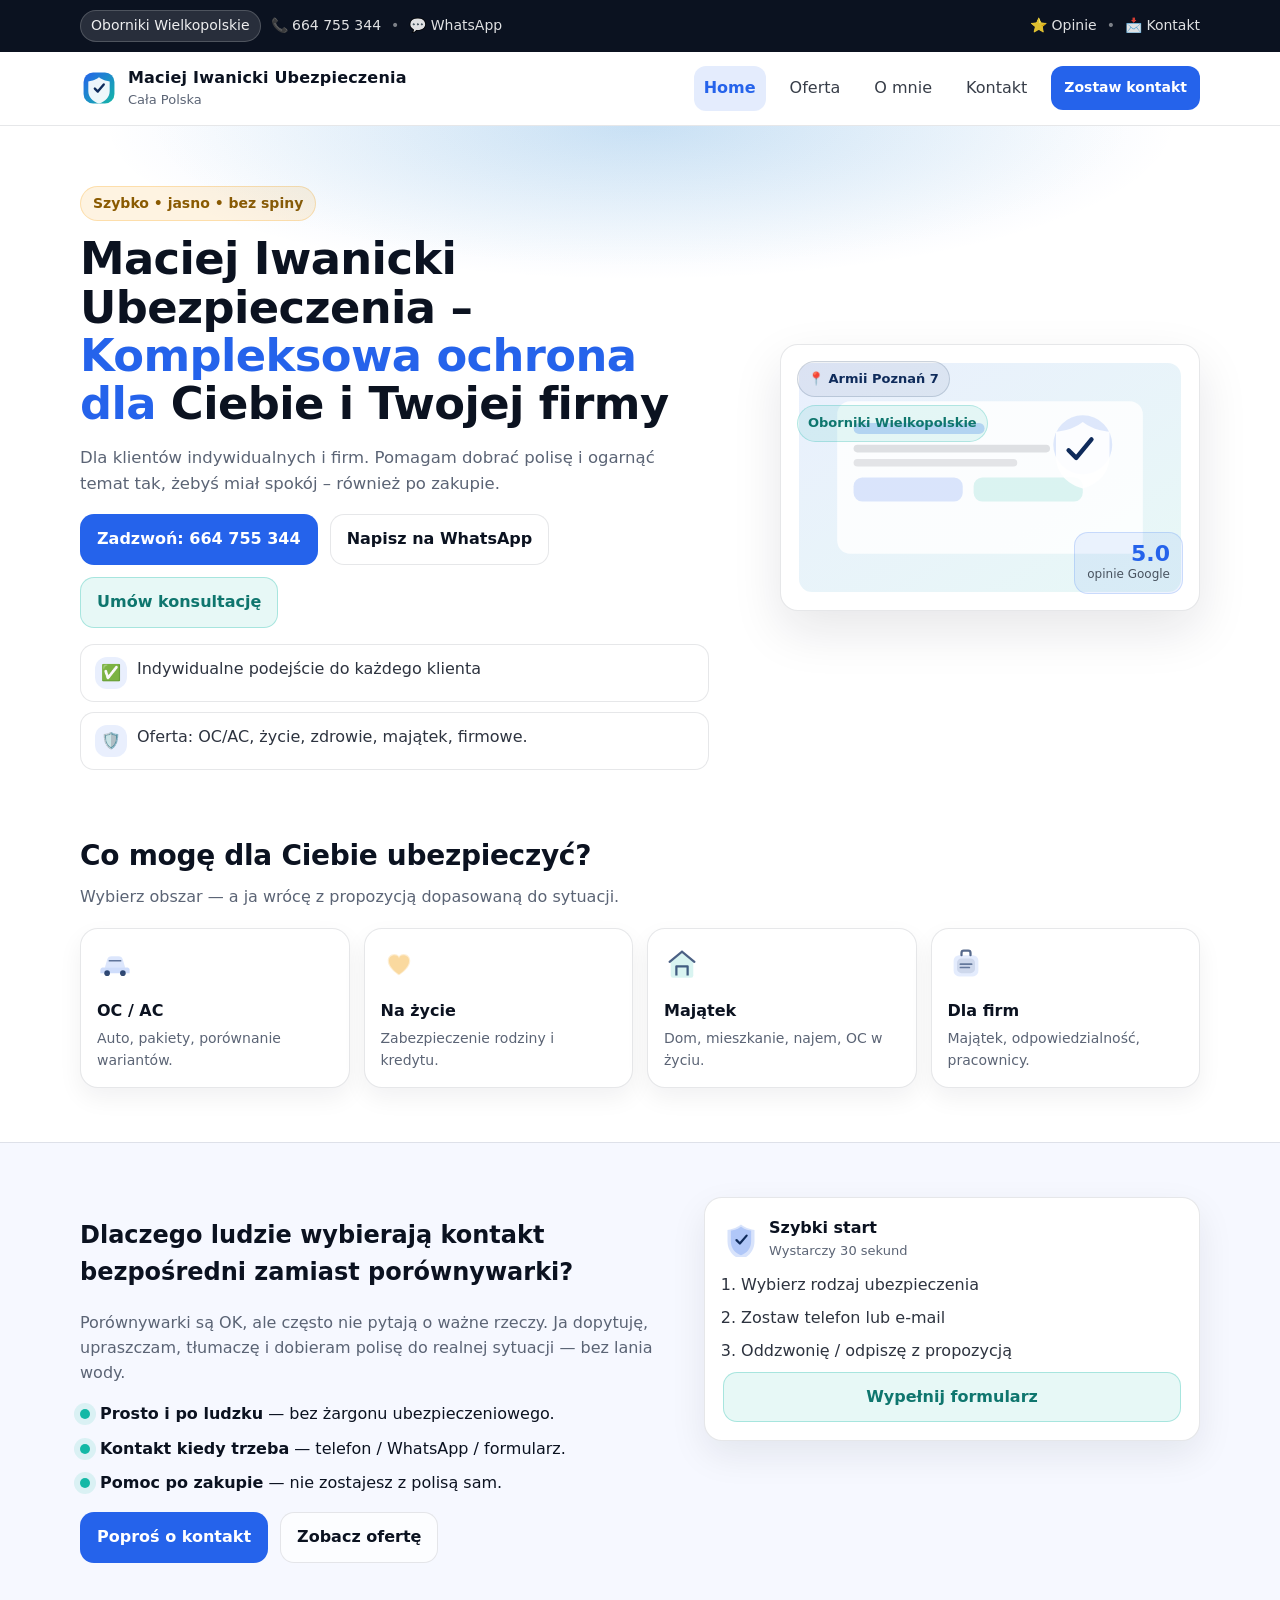
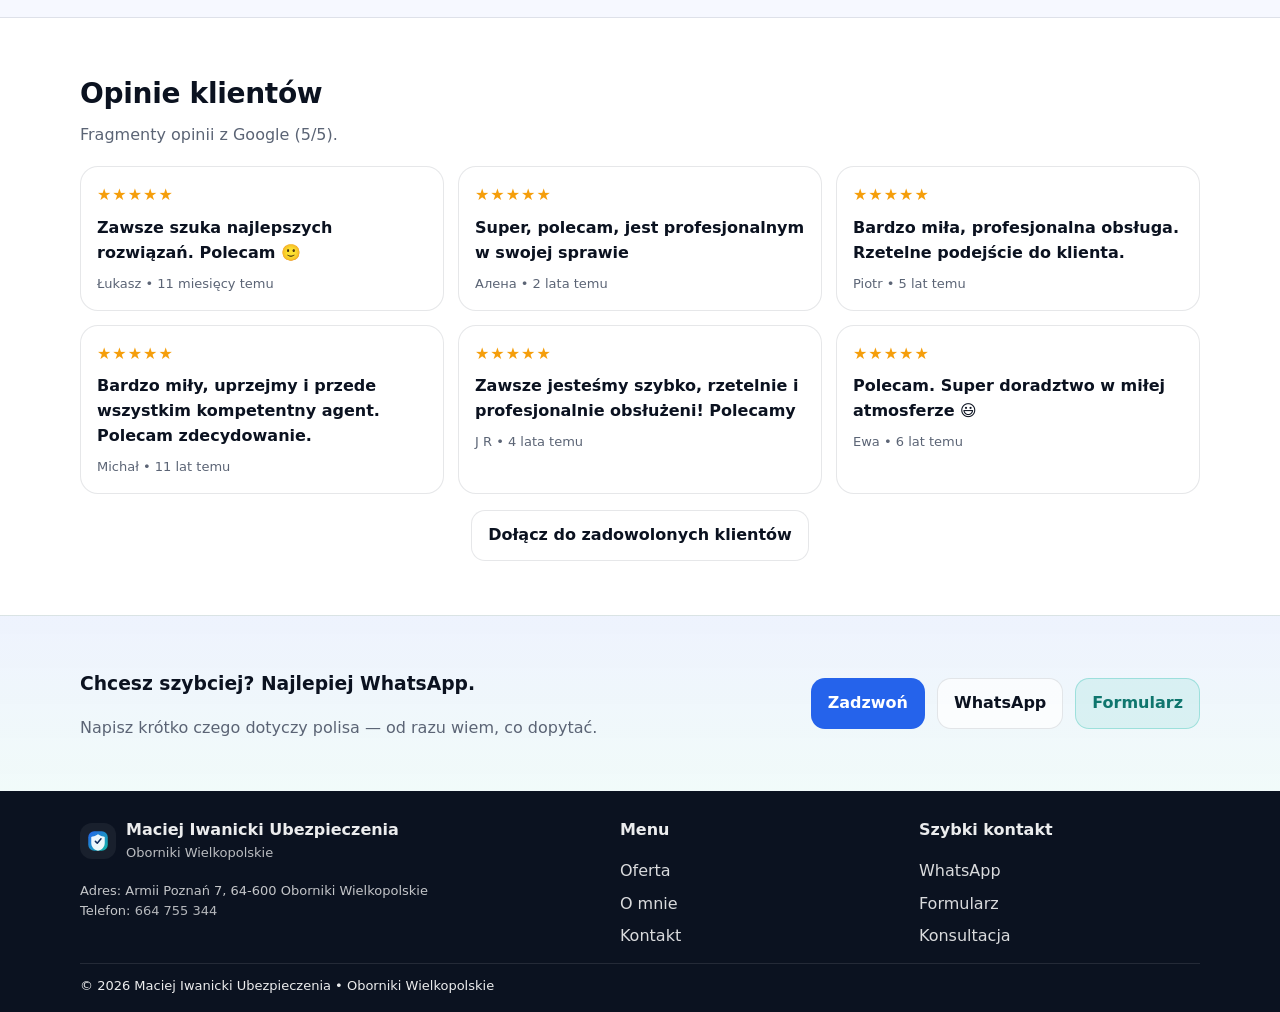
==== index.html @ de1f4953 "Update index.html" ====
<!doctype html>
<html lang="pl">
<head>
  <meta charset="utf-8" />
  <meta name="viewport" content="width=device-width,initial-scale=1" />
  <meta name="description" content="Ubezpieczenia Oborniki Wielkopolskie – szybki kontakt, dopasowanie polisy, pomoc po sprzedaży. Zadzwoń lub napisz na WhatsApp." />
  <title>Maciej Iwanicki Ubezpieczenia – Oborniki Wielkopolskie | OC/AC, Życie, Firma</title>
  <link rel="icon" href="assets/logo/logo.svg" type="image/svg+xml">
  <link rel="stylesheet" href="assets/css/style.css"/>
</head>

<body>
  <!-- Top bar -->
  <div class="topbar">
    <div class="container topbar__inner">
      <div class="topbar__left">
        <span class="badge">Oborniki Wielkopolskie</span>
        <a class="topbar__link" href="tel:+48664755344">📞 664 755 344</a>
        <span class="dot">•</span>
        <a class="topbar__link" target="_blank" rel="noopener" href="https://wa.me/48664755344?text=Cze%C5%9B%C4%87%2C%20chc%C4%99%20pozna%C4%87%20ofert%C4%99%20ubezpieczenia.">💬 WhatsApp</a>
      </div>
      <div class="topbar__right">
        <a class="topbar__link" href="#opinie">⭐ Opinie</a>
        <span class="dot">•</span>
        <a class="topbar__link" href="kontakt.html">📩 Kontakt</a>
      </div>
    </div>
  </div>

  <!-- Header -->
  <header class="header">
    <div class="container header__inner">
      <a class="brand" href="index.html" aria-label="Strona główna">
        <img src="assets/logo/logo.svg" class="brand__logo" alt="Logo" />
        <div class="brand__text">
          <div class="brand__name">Maciej Iwanicki Ubezpieczenia</div>
          <div class="brand__sub">Cała Polska</div>
        </div>
      </a>

      <nav class="nav" id="nav">
        <a class="nav__link is-active" href="index.html">Home</a>
        <a class="nav__link" href="oferta.html">Oferta</a>
        <a class="nav__link" href="o-mnie.html">O mnie</a>
        <a class="nav__link" href="kontakt.html">Kontakt</a>
        <a class="btn btn--small btn--primary" href="kontakt.html#formularz">Zostaw kontakt</a>
      </nav>

      <button class="burger" id="burger" aria-label="Menu">
        <span></span><span></span><span></span>
      </button>
    </div>
  </header>

  <!-- Hero -->
  <main>
    <section class="hero">
      <div class="container hero__inner">
        <div class="hero__content">
          <div class="kicker">Szybko • jasno • bez spiny</div>
          <h1 class="hero__title">
            Maciej Iwanicki Ubezpieczenia –<br />
            <span class="accent">Kompleksowa ochrona dla </span> Ciebie i Twojej firmy
          </h1>
          <p class="hero__desc">
            Dla klientów indywidualnych i firm. Pomagam dobrać polisę i ogarnąć temat tak,
            żebyś miał spokój – również po zakupie.
          </p>

          <div class="hero__cta">
            <a class="btn btn--primary" href="tel:+48664755344">Zadzwoń: 664 755 344</a>
            <a class="btn btn--ghost" target="_blank" rel="noopener"
               href="https://wa.me/48664755344?text=Cze%C5%9B%C4%87%2C%20chc%C4%99%20pozna%C4%87%20ofert%C4%99%20ubezpieczenia.">
              Napisz na WhatsApp
            </a>
            <a class="btn btn--soft" href="kontakt.html#konsultacja">Umów konsultację</a>
          </div>

          <div class="hero__proof">
            <div class="proof">
              <div class="proof__icon">✅</div>
              <div class="proof__text">
                Indywidualne podejście do każdego klienta
              </div>
            </div>
            <div class="proof">
              <div class="proof__icon">🛡️</div>
              <div class="proof__text">
                Oferta: OC/AC, życie, zdrowie, majątek, firmowe.
              </div>
            </div>
          </div>
        </div>

        <div class="hero__visual" aria-hidden="true">
          <div class="cardVisual">
            <img src="assets/img/hero-illustration.svg" alt="" />
            <div class="cardVisual__float cardVisual__float--1">
              <div class="miniTag">📍 Armii Poznań 7</div>
              <div class="miniTag miniTag--alt">Oborniki Wielkopolskie</div>
            </div>
            <div class="cardVisual__float cardVisual__float--2">
              <div class="miniStat">
                <div class="miniStat__big">5.0</div>
                <div class="miniStat__small">opinie Google</div>
              </div>
            </div>
          </div>
        </div>
      </div>

      <div class="hero__bg" aria-hidden="true"></div>
    </section>

    <!-- Services -->
    <section class="section">
      <div class="container">
        <div class="section__head">
          <h2>Co mogę dla Ciebie ubezpieczyć?</h2>
          <p>Wybierz obszar — a ja wrócę z propozycją dopasowaną do sytuacji.</p>
        </div>

        <div class="grid4">
          <a class="svc" href="oferta.html#ocac">
            <img src="assets/img/car.svg" alt="" class="svc__icon">
            <div class="svc__title">OC / AC</div>
            <div class="svc__desc">Auto, pakiety, porównanie wariantów.</div>
          </a>

          <a class="svc" href="oferta.html#zycie">
            <img src="assets/img/heart.svg" alt="" class="svc__icon">
            <div class="svc__title">Na życie</div>
            <div class="svc__desc">Zabezpieczenie rodziny i kredytu.</div>
          </a>

          <a class="svc" href="oferta.html#majatek">
            <img src="assets/img/home.svg" alt="" class="svc__icon">
            <div class="svc__title">Majątek</div>
            <div class="svc__desc">Dom, mieszkanie, najem, OC w życiu.</div>
          </a>

          <a class="svc" href="oferta.html#firma">
            <img src="assets/img/business.svg" alt="" class="svc__icon">
            <div class="svc__title">Dla firm</div>
            <div class="svc__desc">Majątek, odpowiedzialność, pracownicy.</div>
          </a>
        </div>
      </div>
    </section>

    <!-- Why -->
    <section class="section section--alt">
      <div class="container twoCol">
        <div>
          <h2>Dlaczego ludzie wybierają kontakt bezpośredni zamiast porównywarki?</h2>
          <p class="muted">
            Porównywarki są OK, ale często nie pytają o ważne rzeczy. Ja dopytuję, upraszczam,
            tłumaczę i dobieram polisę do realnej sytuacji — bez lania wody.
          </p>

          <div class="bullets">
            <div class="bullet">
              <div class="bullet__dot"></div>
              <div><b>Prosto i po ludzku</b> — bez żargonu ubezpieczeniowego.</div>
            </div>
            <div class="bullet">
              <div class="bullet__dot"></div>
              <div><b>Kontakt kiedy trzeba</b> — telefon / WhatsApp / formularz.</div>
            </div>
            <div class="bullet">
              <div class="bullet__dot"></div>
              <div><b>Pomoc po zakupie</b> — nie zostajesz z polisą sam.</div>
            </div>
          </div>

          <div class="ctaRow">
            <a class="btn btn--primary" href="kontakt.html#formularz">Poproś o kontakt</a>
            <a class="btn btn--ghost" href="oferta.html">Zobacz ofertę</a>
          </div>
        </div>

        <div class="infoCard">
          <div class="infoCard__top">
            <img src="assets/img/shield.svg" alt="" class="infoCard__icon">
            <div>
              <div class="infoCard__title">Szybki start</div>
              <div class="infoCard__sub">Wystarczy 30 sekund</div>
            </div>
          </div>
          <ol class="steps">
            <li>Wybierz rodzaj ubezpieczenia</li>
            <li>Zostaw telefon lub e-mail</li>
            <li>Oddzwonię / odpiszę z propozycją</li>
          </ol>
          <a class="btn btn--soft w100" href="kontakt.html#formularz">Wypełnij formularz</a>
        </div>
      </div>
    </section>

    <!-- Reviews -->
    <section class="section" id="opinie">
      <div class="container">
        <div class="section__head">
          <h2>Opinie klientów</h2>
          <p>Fragmenty opinii z Google (5/5).</p>
        </div>

        <div class="reviews">
          <article class="review">
            <div class="review__stars">★★★★★</div>
            <div class="review__text">Zawsze szuka najlepszych rozwiązań. Polecam 🙂</div>
            <div class="review__meta">Łukasz • 11 miesięcy temu</div>
          </article>

          <article class="review">
            <div class="review__stars">★★★★★</div>
            <div class="review__text">Super, polecam, jest profesjonalnym w swojej sprawie</div>
            <div class="review__meta">Алена • 2 lata temu</div>
          </article>

          <article class="review">
            <div class="review__stars">★★★★★</div>
            <div class="review__text">Bardzo miła, profesjonalna obsługa. Rzetelne podejście do klienta.</div>
            <div class="review__meta">Piotr •  5 lat temu</div>
          </article>

          <article class="review">
            <div class="review__stars">★★★★★</div>
            <div class="review__text">Bardzo miły, uprzejmy i przede wszystkim kompetentny agent. Polecam zdecydowanie.</div>
            <div class="review__meta">Michał • 11 lat temu</div>
          </article>

          <article class="review">
            <div class="review__stars">★★★★★</div>
            <div class="review__text">Zawsze jesteśmy szybko, rzetelnie i profesjonalnie obsłużeni! Polecamy</div>
            <div class="review__meta">J R • 4 lata temu</div>
          </article>

          <article class="review">
            <div class="review__stars">★★★★★</div>
            <div class="review__text">Polecam. Super doradztwo w miłej atmosferze 😃</div>
            <div class="review__meta">Ewa • 6 lat temu</div>
          </article>
        </div>

        <div class="center">
          <a class="btn btn--ghost" href="kontakt.html#formularz">Dołącz do zadowolonych klientów</a>
        </div>
      </div>
    </section>

    <!-- Footer CTA -->
    <section class="finalCta">
      <div class="container finalCta__inner">
        <div>
          <h3>Chcesz szybciej? Najlepiej WhatsApp.</h3>
          <p class="muted">Napisz krótko czego dotyczy polisa — od razu wiem, co dopytać.</p>
        </div>
        <div class="finalCta__buttons">
          <a class="btn btn--primary" href="tel:+48664755344">Zadzwoń</a>
          <a class="btn btn--ghost" target="_blank" rel="noopener"
             href="https://wa.me/48664755344?text=Cze%C5%9B%C4%87%2C%20chc%C4%99%20porozmawia%C4%87%20o%20ubezpieczeniu.">
            WhatsApp
          </a>
          <a class="btn btn--soft" href="kontakt.html#formularz">Formularz</a>
        </div>
      </div>
    </section>
  </main>

  <footer class="footer">
    <div class="container footer__inner">
      <div class="footer__col">
        <div class="footer__brand">
          <img src="assets/logo/logo.svg" alt="" />
          <div>
            <div class="footer__name">Maciej Iwanicki Ubezpieczenia</div>
            <div class="footer__sub">Oborniki Wielkopolskie</div>
          </div>
        </div>
        <div class="footer__small">
          Adres: Armii Poznań 7, 64-600 Oborniki Wielkopolskie<br />
          Telefon: <a href="tel:+48664755344">664 755 344</a>
        </div>
      </div>

      <div class="footer__col">
        <div class="footer__title">Menu</div>
        <a href="oferta.html">Oferta</a>
        <a href="o-mnie.html">O mnie</a>
        <a href="kontakt.html">Kontakt</a>
      </div>

      <div class="footer__col">
        <div class="footer__title">Szybki kontakt</div>
        <a target="_blank" rel="noopener" href="https://wa.me/48664755344">WhatsApp</a>
        <a href="kontakt.html#formularz">Formularz</a>
        <a href="kontakt.html#konsultacja">Konsultacja</a>
      </div>
    </div>

    <div class="container footer__bottom">
      <div>© <span id="year"></span> Maciej Iwanicki Ubezpieczenia • Oborniki Wielkopolskie</div>
    </div>
  </footer>

  <script src="assets/js/main.js"></script>
</body>


</html>
---- assets/css/style.css ----
:root{
  --bg:#ffffff;
  --text:#0b1220;
  --muted:#5b6475;
  --border: rgba(15,23,42,.10);

  /* Kolory "osobno", bez miksowania tęczy */
  --blue:#2563eb;     /* główny */
  --navy:#0f2b5b;     /* premium akcent */
  --mint:#14b8a6;     /* drugi akcent (np. CTA soft) */
  --amber:#f59e0b;    /* małe znaczniki */
  --card:#ffffff;
  --alt:#f6f8ff;      /* sekcje jasne */
  --shadow: 0 20px 50px rgba(15,23,42,.10);
  --radius: 18px;
}

*{box-sizing:border-box}
html,body{margin:0;padding:0}
body{
  font-family: ui-sans-serif, system-ui, -apple-system, Segoe UI, Roboto, Arial, "Apple Color Emoji","Segoe UI Emoji";
  color:var(--text);
  background:var(--bg);
  line-height:1.55;
}

a{color:inherit;text-decoration:none}
.container{width:min(1120px, 92%); margin:0 auto}

.topbar{
  background: #0b1220;
  color: rgba(255,255,255,.92);
  font-size:14px;
}
.topbar__inner{
  display:flex; align-items:center; justify-content:space-between;
  padding:10px 0;
  gap:12px;
}
.topbar__left, .topbar__right{display:flex; align-items:center; gap:10px; flex-wrap:wrap}
.topbar__link{opacity:.95}
.topbar__link:hover{opacity:1}
.dot{opacity:.5}
.badge{
  display:inline-flex; align-items:center; padding:4px 10px;
  border-radius:999px;
  background: rgba(255,255,255,.12);
  border: 1px solid rgba(255,255,255,.18);
}

.header{
  position:sticky; top:0; z-index:50;
  background: rgba(255,255,255,.78);
  backdrop-filter: blur(10px);
  border-bottom: 1px solid var(--border);
}
.header__inner{
  display:flex; align-items:center; justify-content:space-between;
  padding:14px 0;
  gap:14px;
}

.brand{display:flex; align-items:center; gap:10px}
.brand__logo{width:38px; height:38px}
.brand__name{font-weight:800; letter-spacing:.2px}
.brand__sub{font-size:13px; color:var(--muted)}

.nav{display:flex; align-items:center; gap:14px}
.nav__link{
  padding:10px 10px;
  color: rgba(11,18,32,.82);
  border-radius:12px;
}
.nav__link:hover{background: rgba(37,99,235,.08)}
.nav__link.is-active{background: rgba(37,99,235,.12); color: var(--blue); font-weight:650}

.burger{display:none; border:0; background:transparent; padding:10px; border-radius:12px}
.burger:hover{background: rgba(37,99,235,.08)}
.burger span{display:block; width:22px; height:2px; background:var(--text); margin:5px 0; border-radius:999px}

.btn{
  display:inline-flex; align-items:center; justify-content:center;
  gap:10px;
  padding:12px 16px;
  border-radius: 14px;
  border: 1px solid var(--border);
  cursor:pointer;
  transition: transform .12s ease, box-shadow .12s ease, background .12s ease;
  user-select:none;
  font-weight:650;
}
.btn:hover{transform: translateY(-1px); box-shadow: 0 12px 28px rgba(15,23,42,.12)}
.btn--small{padding:10px 12px; border-radius: 12px; font-size:14px}

.btn--primary{
  background: var(--blue);
  color:white;
  border-color: rgba(37,99,235,.35);
}
.btn--ghost{
  background: rgba(255,255,255,.70);
}
.btn--soft{
  background: rgba(20,184,166,.10);
  border-color: rgba(20,184,166,.30);
  color: #0f766e;
}

.hero{
  position:relative;
  padding:60px 0 10px;
  overflow:hidden;
}
.hero__inner{
  display:grid;
  grid-template-columns: 1.15fr .85fr;
  align-items:center;
  gap:26px;
}
.hero__bg{
  position:absolute; inset:-40% -20% auto -20%;
  height:520px;
  background: radial-gradient(closest-side, rgba(37,99,235,.16), transparent 60%),
              radial-gradient(closest-side, rgba(20,184,166,.10), transparent 55%);
  pointer-events:none;
}
.kicker{
  display:inline-flex;
  padding:6px 12px;
  border-radius:999px;
  background: rgba(245,158,11,.12);
  border: 1px solid rgba(245,158,11,.25);
  color:#8a5a00;
  font-weight:700;
  font-size:14px;
}
.hero__title{
  margin:14px 0 8px;
  font-size: clamp(30px, 3.5vw, 48px);
  line-height:1.08;
  letter-spacing:-.6px;
}
.accent{color: var(--blue)}
.hero__desc{color:var(--muted); font-size:16.5px; max-width: 58ch}
.hero__cta{display:flex; gap:12px; flex-wrap:wrap; margin-top:18px}

.hero__proof{display:grid; gap:10px; margin-top:16px}
.proof{
  display:flex; align-items:flex-start; gap:10px;
  padding:12px 14px;
  background: rgba(255,255,255,.70);
  border: 1px solid var(--border);
  border-radius: 14px;
}
.proof__icon{width:32px; height:32px; display:grid; place-items:center; border-radius:12px; background: rgba(37,99,235,.10)}
.proof__text{color: rgba(11,18,32,.86)}

.hero__visual{display:flex; justify-content:flex-end}
.cardVisual{
  width:min(420px, 100%);
  border-radius: var(--radius);
  background: white;
  border: 1px solid var(--border);
  box-shadow: var(--shadow);
  padding: 18px;
  position:relative;
}
.cardVisual img{width:100%; height:auto; display:block}
.cardVisual__float{
  position:absolute;
  display:flex;
  gap:8px;
  align-items:center;
}
.cardVisual__float--1{top:16px; left:16px; flex-direction:column; align-items:flex-start}
.cardVisual__float--2{bottom:16px; right:16px}

.miniTag{
  background: rgba(15,43,91,.06);
  border: 1px solid rgba(15,43,91,.16);
  color: var(--navy);
  padding:7px 10px;
  border-radius:999px;
  font-weight:700;
  font-size:13px;
}
.miniTag--alt{
  background: rgba(20,184,166,.10);
  border-color: rgba(20,184,166,.25);
  color:#0f766e;
}
.miniStat{
  padding:10px 12px;
  border-radius: 14px;
  border: 1px solid rgba(37,99,235,.18);
  background: rgba(37,99,235,.08);
  text-align:right;
}
.miniStat__big{font-size:22px; font-weight:900; color: var(--blue); line-height:1}
.miniStat__small{font-size:12px; color: rgba(11,18,32,.70)}

.section{padding:54px 0}
.section--alt{background: var(--alt); border-top: 1px solid var(--border); border-bottom: 1px solid var(--border)}
.section__head{margin-bottom: 18px}
.section__head h2{margin:0 0 8px; font-size:28px; letter-spacing:-.3px}
.section__head p{margin:0; color:var(--muted)}

.grid4{
  display:grid;
  grid-template-columns: repeat(4, 1fr);
  gap:14px;
}
.svc{
  background: white;
  border:1px solid var(--border);
  border-radius: var(--radius);
  padding:16px;
  box-shadow: 0 10px 25px rgba(15,23,42,.06);
  transition: transform .12s ease, box-shadow .12s ease;
}
.svc:hover{transform: translateY(-2px); box-shadow: 0 18px 40px rgba(15,23,42,.10)}
.svc__icon{width:36px; height:36px}
.svc__title{margin-top:10px; font-weight:850}
.svc__desc{margin-top:4px; color:var(--muted); font-size:14px}

.twoCol{
  display:grid;
  grid-template-columns: 1.1fr .9fr;
  gap:18px;
  align-items:start;
}
.muted{color:var(--muted)}
.bullets{display:grid; gap:10px; margin:16px 0}
.bullet{display:flex; gap:10px; align-items:flex-start}
.bullet__dot{
  width:10px; height:10px; margin-top:7px;
  border-radius:50%;
  background: var(--mint);
  box-shadow: 0 0 0 6px rgba(20,184,166,.12);
}

.infoCard{
  background:white;
  border:1px solid var(--border);
  border-radius: var(--radius);
  padding:18px;
  box-shadow: 0 14px 36px rgba(15,23,42,.08);
}
.infoCard__top{display:flex; align-items:center; gap:10px}
.infoCard__icon{width:36px; height:36px}
.infoCard__title{font-weight:900}
.infoCard__sub{color:var(--muted); font-size:13px}

.steps{margin:12px 0 0; padding-left: 18px; color: rgba(11,18,32,.86)}
.steps li{margin:8px 0}
.ctaRow{display:flex; gap:12px; flex-wrap:wrap; margin-top:14px}

.reviews{
  display:grid;
  grid-template-columns: repeat(3, 1fr);
  gap:14px;
}
.review{
  background:white;
  border:1px solid var(--border);
  border-radius: var(--radius);
  padding:16px;
}
.review__stars{color: #f59e0b; letter-spacing:1px}
.review__text{margin-top:8px; font-weight:650}
.review__meta{margin-top:8px; color:var(--muted); font-size:13px}

.center{display:flex; justify-content:center; margin-top:16px}

.finalCta{
  padding:34px 0;
  background: linear-gradient(180deg, rgba(37,99,235,.08), rgba(20,184,166,.06));
  border-top: 1px solid var(--border);
}
.finalCta__inner{
  display:flex; justify-content:space-between; align-items:center; gap:16px; flex-wrap:wrap;
}
.finalCta__buttons{display:flex; gap:12px; flex-wrap:wrap}

.footer{
  padding:26px 0 16px;
  border-top: 1px solid var(--border);
  background: #0b1220;
  color: rgba(255,255,255,.92);
}
.footer a{color: rgba(255,255,255,.92); opacity:.92}
.footer a:hover{opacity:1}
.footer__inner{
  display:grid;
  grid-template-columns: 1.3fr .7fr .7fr;
  gap:18px;
  padding-bottom:14px;
  border-bottom: 1px solid rgba(255,255,255,.10);
}
.footer__brand{display:flex; gap:10px; align-items:center}
.footer__brand img{width:36px; height:36px; background: rgba(255,255,255,.06); border-radius: 12px; padding:6px}
.footer__name{font-weight:900}
.footer__sub{font-size:13px; opacity:.78}
.footer__small{margin-top:10px; font-size:13px; opacity:.82}
.footer__title{font-weight:850; margin-bottom:8px}
.footer__col{display:grid; gap:8px; align-content:start}
.footer__bottom{
  display:flex; justify-content:space-between; gap:12px; flex-wrap:wrap;
  padding-top:12px; font-size:13px;
}
.footer--simple .footer__bottom{border-top:0}

.page{padding-bottom: 20px}
.pageHero{
  padding:38px 0;
  background: radial-gradient(closest-side, rgba(37,99,235,.12), transparent 65%);
  border-bottom: 1px solid var(--border);
}
.pageHero__inner{
  display:flex; justify-content:space-between; align-items:center; gap:14px; flex-wrap:wrap;
}
.pageHero__cta{display:flex; gap:12px; flex-wrap:wrap}
.pageHero h1{margin:0; font-size:34px; letter-spacing:-.4px}
.pageHero p{margin:8px 0 0}

.offerGrid{
  display:grid;
  grid-template-columns: repeat(3, 1fr);
  gap:14px;
}
.offerCard{
  background:white;
  border:1px solid var(--border);
  border-radius: var(--radius);
  padding:16px;
  box-shadow: 0 10px 25px rgba(15,23,42,.06);
}
.offerCard__head{display:flex; align-items:center; gap:10px}
.offerCard__head img{width:34px; height:34px}
.offerCard h2{margin:0; font-size:18px}
.link{display:inline-flex; margin-top:10px; color:var(--blue); font-weight:800}
.link:hover{text-decoration:underline}

.form{
  margin-top:14px;
  background: white;
  border:1px solid var(--border);
  border-radius: var(--radius);
  padding:16px;
  box-shadow: 0 10px 25px rgba(15,23,42,.06);
}
.form label{display:grid; gap:6px; font-weight:750; font-size:14px}
.form input, .form select, .form textarea{
  width:100%;
  padding:12px 12px;
  border-radius: 14px;
  border:1px solid var(--border);
  outline:none;
  font: inherit;
}
.form input:focus, .form select:focus, .form textarea:focus{
  border-color: rgba(37,99,235,.45);
  box-shadow: 0 0 0 4px rgba(37,99,235,.12);
}
.form__row{display:grid; grid-template-columns: 1fr 1fr; gap:12px; margin-bottom:12px}
.form__note{margin:10px 0 0; font-size:13px}
.honeypot{display:none !important}

.pill{
  display:inline-flex;
  padding:6px 10px;
  border-radius:999px;
  background: rgba(15,43,91,.08);
  border: 1px solid rgba(15,43,91,.18);
  color: var(--navy);
  font-weight:850;
  font-size:13px;
}
.pill--blue{
  background: rgba(37,99,235,.10);
  border-color: rgba(37,99,235,.22);
  color: var(--blue);
}
.mt8{margin-top:8px}
.w100{width:100%}
.line{height:1px; background: var(--border); margin:14px 0}
.miniList{display:grid; gap:8px; margin-top:10px}

@media (max-width: 980px){
  .hero__inner{grid-template-columns:1fr; padding-bottom: 14px}
  .hero__visual{justify-content:flex-start}
  .grid4{grid-template-columns: repeat(2, 1fr)}
  .twoCol{grid-template-columns:1fr}
  .reviews{grid-template-columns:1fr}
  .offerGrid{grid-template-columns:1fr}
}

@media (max-width: 760px){
  .nav{
    position: fixed; inset: 64px 12px auto 12px;
    background: rgba(255,255,255,.96);
    border: 1px solid var(--border);
    border-radius: 18px;
    padding: 12px;
    box-shadow: var(--shadow);
    display:none;
    flex-direction:column;
    align-items:stretch;
  }
  .nav.is-open{display:flex}
  .burger{display:inline-block}
  .form__row{grid-template-columns:1fr}
}
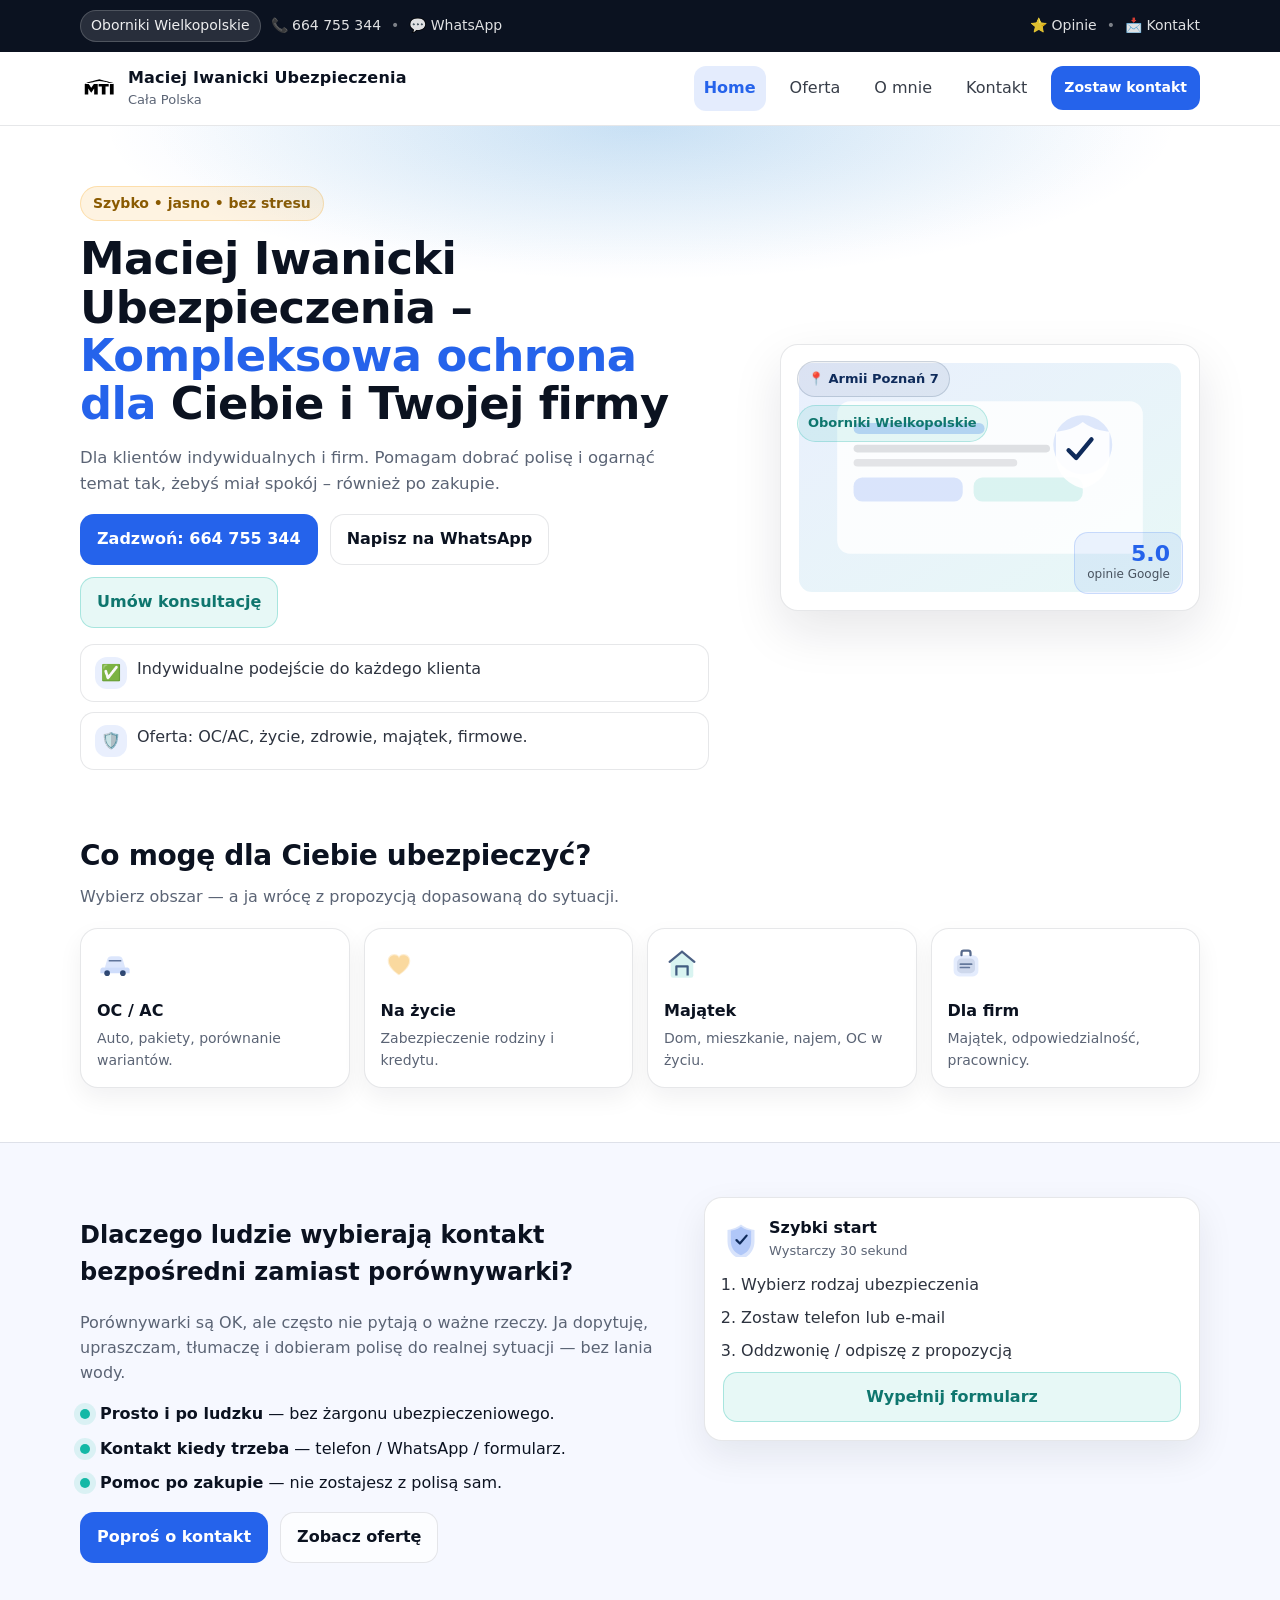
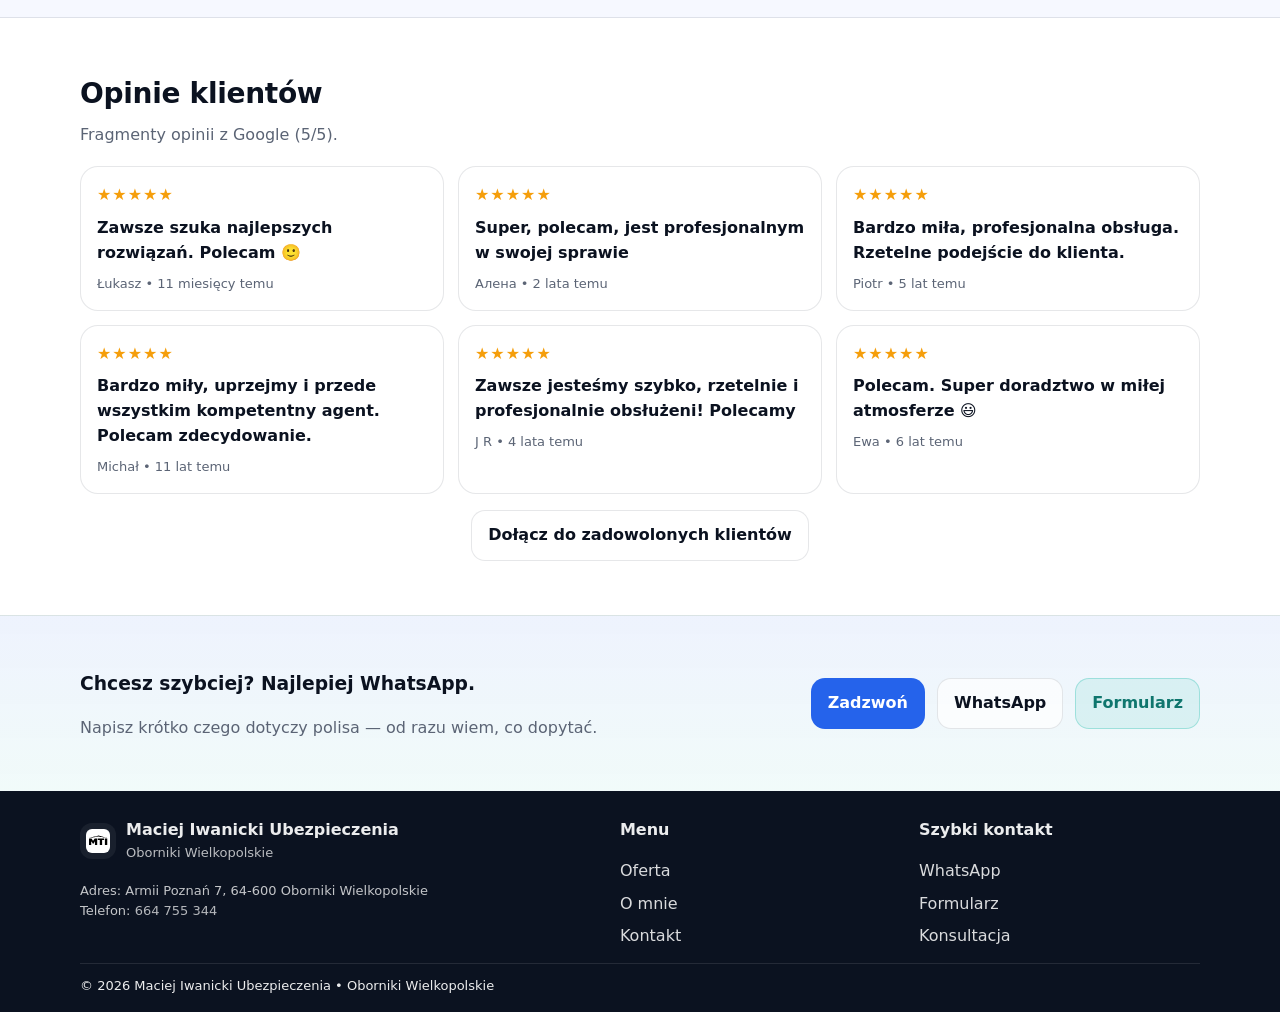
==== commit 4d312dbc: "Update index.html" ====
--- a/index.html
+++ b/index.html
@@ -57,7 +57,7 @@
     <section class="hero">
       <div class="container hero__inner">
         <div class="hero__content">
-          <div class="kicker">Szybko • jasno • bez spiny</div>
+          <div class="kicker">Szybko • jasno • bez stresu</div>
           <h1 class="hero__title">
             Maciej Iwanicki Ubezpieczenia –<br />
             <span class="accent">Kompleksowa ochrona dla </span> Ciebie i Twojej firmy
@@ -312,3 +312,4 @@
 
 
 
+
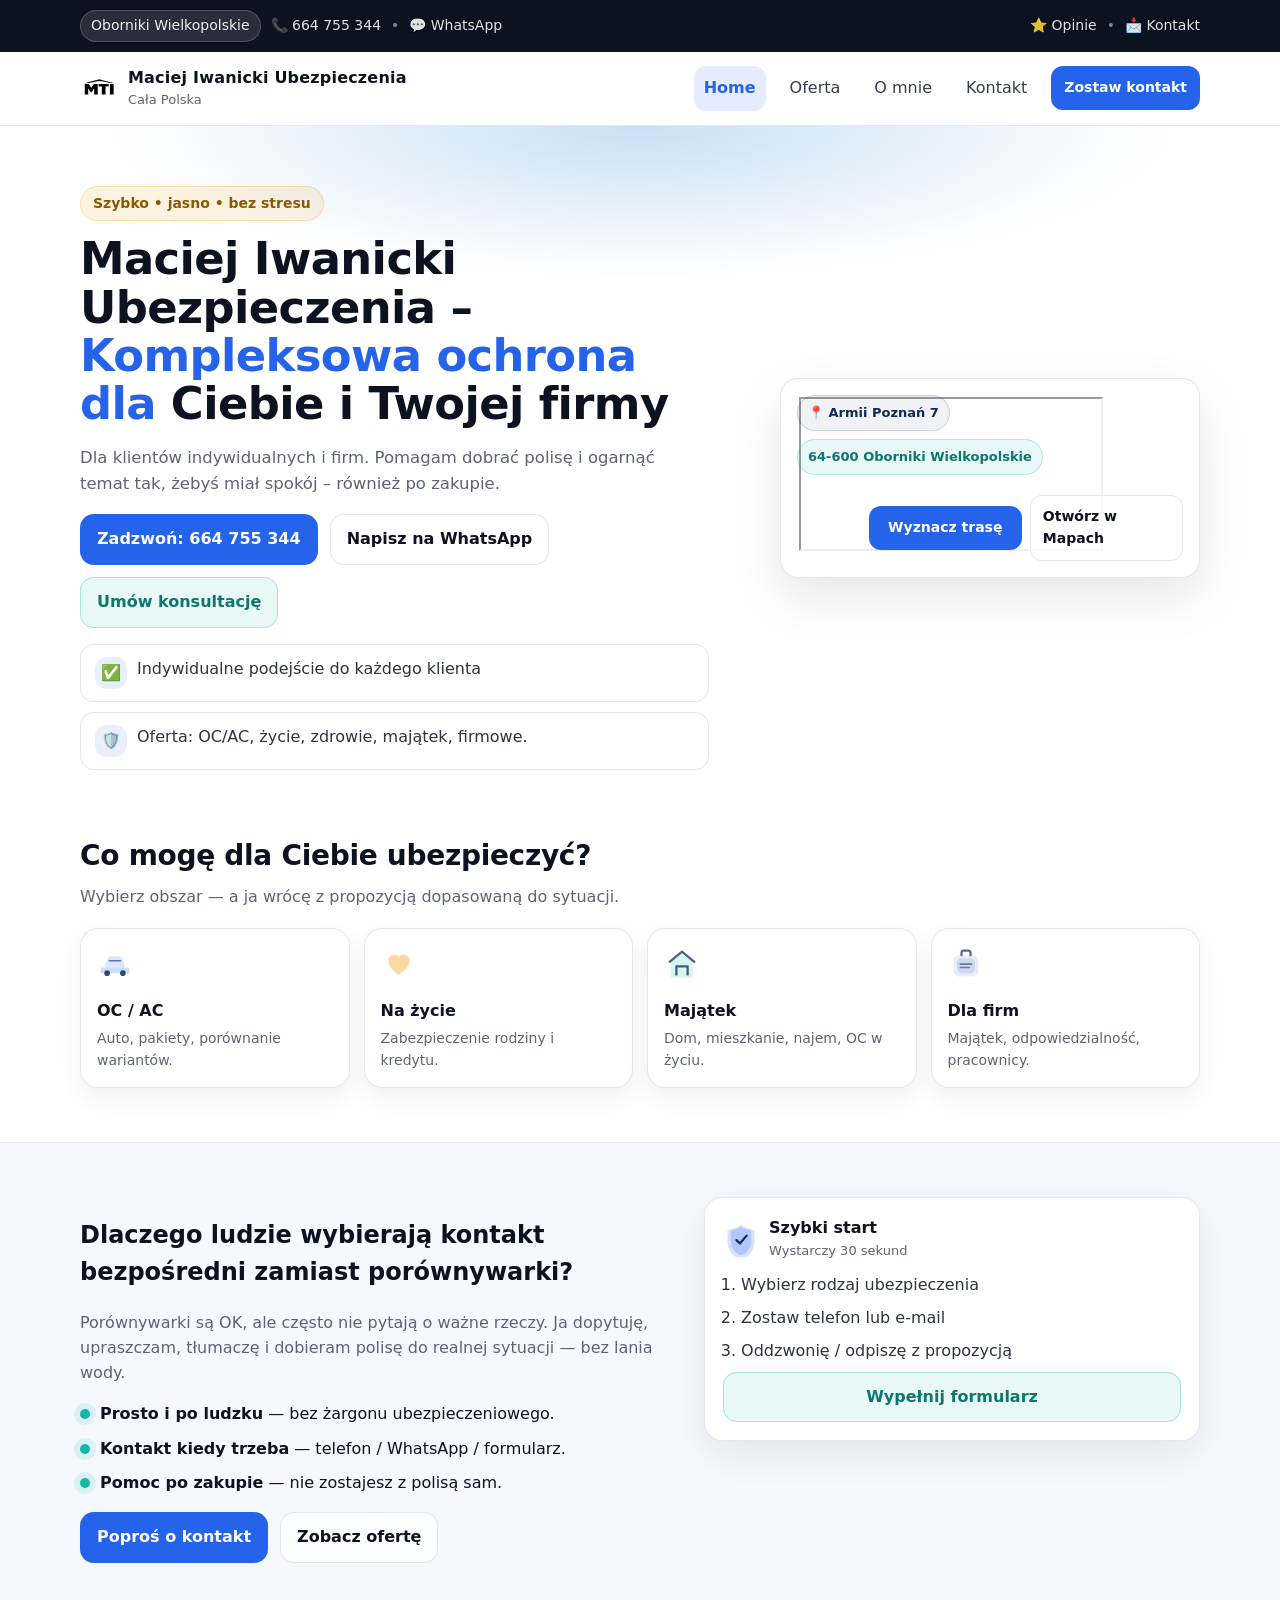
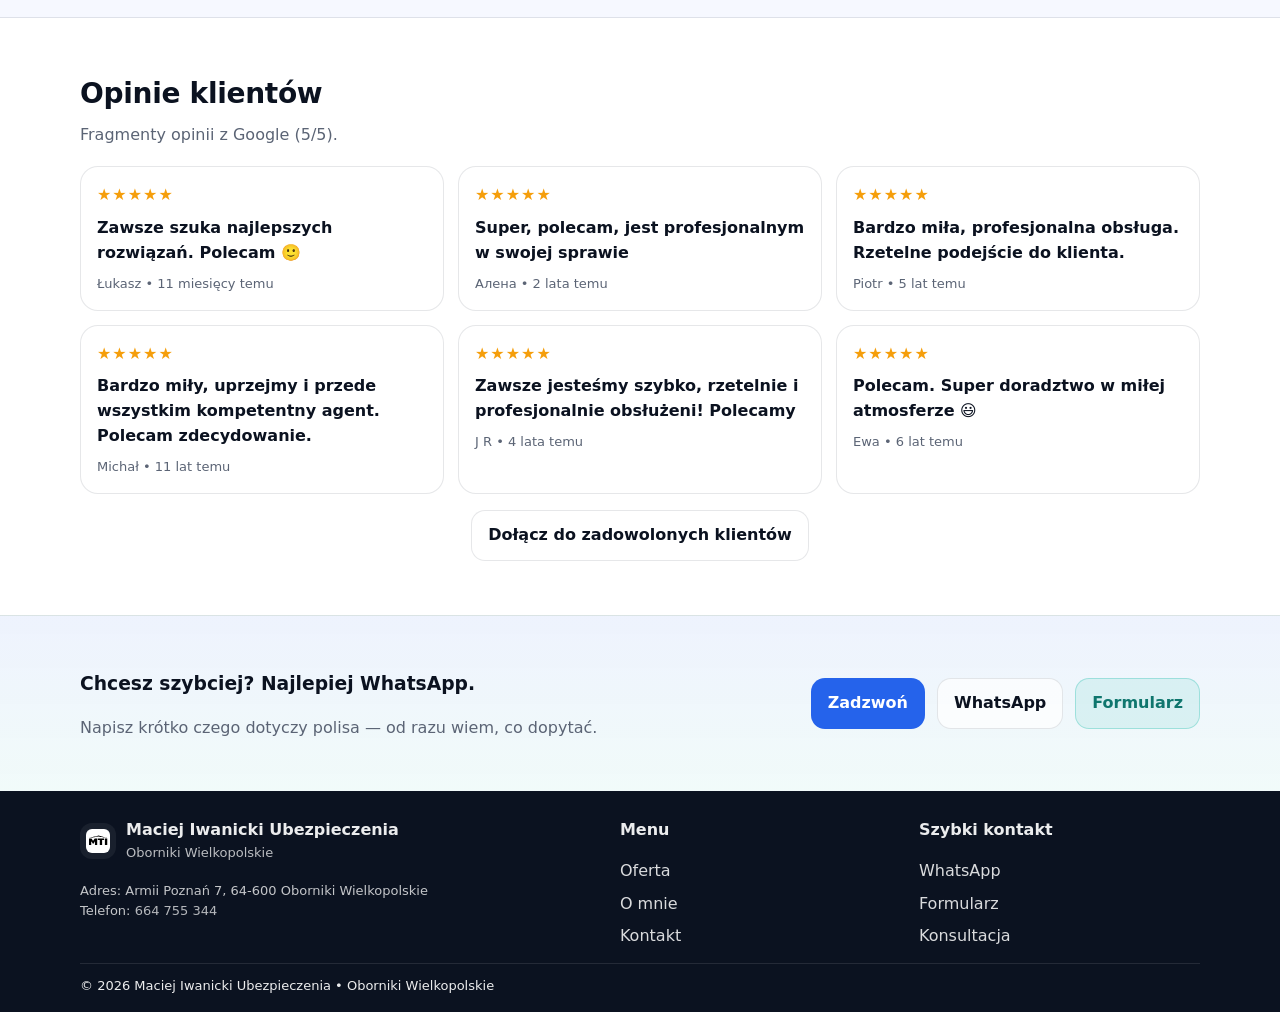
==== commit 0d2c4473: "Update index.html" ====
--- a/index.html
+++ b/index.html
@@ -54,64 +54,76 @@
 
   <!-- Hero -->
   <main>
-    <section class="hero">
-      <div class="container hero__inner">
-        <div class="hero__content">
-          <div class="kicker">Szybko • jasno • bez stresu</div>
-          <h1 class="hero__title">
-            Maciej Iwanicki Ubezpieczenia –<br />
-            <span class="accent">Kompleksowa ochrona dla </span> Ciebie i Twojej firmy
-          </h1>
-          <p class="hero__desc">
-            Dla klientów indywidualnych i firm. Pomagam dobrać polisę i ogarnąć temat tak,
-            żebyś miał spokój – również po zakupie.
-          </p>
-
-          <div class="hero__cta">
-            <a class="btn btn--primary" href="tel:+48664755344">Zadzwoń: 664 755 344</a>
-            <a class="btn btn--ghost" target="_blank" rel="noopener"
-               href="https://wa.me/48664755344?text=Cze%C5%9B%C4%87%2C%20chc%C4%99%20pozna%C4%87%20ofert%C4%99%20ubezpieczenia.">
-              Napisz na WhatsApp
-            </a>
-            <a class="btn btn--soft" href="kontakt.html#konsultacja">Umów konsultację</a>
-          </div>
-
-          <div class="hero__proof">
-            <div class="proof">
-              <div class="proof__icon">✅</div>
-              <div class="proof__text">
-                Indywidualne podejście do każdego klienta
-              </div>
-            </div>
-            <div class="proof">
-              <div class="proof__icon">🛡️</div>
-              <div class="proof__text">
-                Oferta: OC/AC, życie, zdrowie, majątek, firmowe.
-              </div>
-            </div>
-          </div>
-        </div>
-
-        <div class="hero__visual" aria-hidden="true">
-          <div class="cardVisual">
-            <img src="assets/img/hero-illustration.svg" alt="" />
-            <div class="cardVisual__float cardVisual__float--1">
-              <div class="miniTag">📍 Armii Poznań 7</div>
-              <div class="miniTag miniTag--alt">Oborniki Wielkopolskie</div>
-            </div>
-            <div class="cardVisual__float cardVisual__float--2">
-              <div class="miniStat">
-                <div class="miniStat__big">5.0</div>
-                <div class="miniStat__small">opinie Google</div>
-              </div>
-            </div>
-          </div>
-        </div>
-      </div>
-
-      <div class="hero__bg" aria-hidden="true"></div>
-    </section>
-
+   <section class="hero">
+  <div class="container hero__inner">
+
+    <div class="hero__content">
+      <div class="kicker">Szybko • jasno • bez stresu</div>
+      <h1 class="hero__title">
+        Maciej Iwanicki Ubezpieczenia –<br />
+        <span class="accent">Kompleksowa ochrona dla </span> Ciebie i Twojej firmy
+      </h1>
+      <p class="hero__desc">
+        Dla klientów indywidualnych i firm. Pomagam dobrać polisę i ogarnąć temat tak,
+        żebyś miał spokój – również po zakupie.
+      </p>
+
+      <div class="hero__cta">
+        <a class="btn btn--primary" href="tel:+48664755344">Zadzwoń: 664 755 344</a>
+        <a class="btn btn--ghost" target="_blank" rel="noopener"
+           href="https://wa.me/48664755344?text=Cze%C5%9B%C4%87%2C%20chc%C4%99%20pozna%C5%9B%C4%87%20ofert%C4%99%20ubezpieczenia.">
+          Napisz na WhatsApp
+        </a>
+        <a class="btn btn--soft" href="kontakt.html#konsultacja">Umów konsultację</a>
+      </div>
+
+      <div class="hero__proof">
+        <div class="proof">
+          <div class="proof__icon">✅</div>
+          <div class="proof__text">Indywidualne podejście do każdego klienta</div>
+        </div>
+        <div class="proof">
+          <div class="proof__icon">🛡️</div>
+          <div class="proof__text">Oferta: OC/AC, życie, zdrowie, majątek, firmowe.</div>
+        </div>
+      </div>
+    </div>
+
+    <div class="hero__visual">
+      <div class="cardVisual cardVisual--map">
+        <div class="mapWrap">
+          <iframe
+            title="Mapa — Maciej Iwanicki Ubezpieczenia, Armii Poznań 7, Oborniki"
+            loading="lazy"
+            referrerpolicy="no-referrer-when-downgrade"
+            src="https://www.google.com/maps?q=Armii%20Pozna%C5%84%207%2C%2064-600%20Oborniki&output=embed">
+          </iframe>
+        </div>
+
+        <div class="cardVisual__float cardVisual__float--1">
+          <div class="miniTag">📍 Armii Poznań 7</div>
+          <div class="miniTag miniTag--alt">64-600 Oborniki Wielkopolskie</div>
+        </div>
+
+        <div class="cardVisual__float cardVisual__float--2">
+          <a class="btn btn--small btn--primary w100"
+             target="_blank" rel="noopener"
+             href="https://www.google.com/maps/dir/?api=1&destination=Armii%20Pozna%C5%84%207,%2064-600%20Oborniki">
+            Wyznacz trasę
+          </a>
+          <a class="btn btn--small btn--ghost w100"
+             target="_blank" rel="noopener"
+             href="https://www.google.com/maps/search/?api=1&query=Armii%20Pozna%C5%84%207,%2064-600%20Oborniki">
+            Otwórz w Mapach
+          </a>
+        </div>
+      </div>
+    </div>
+
+  </div>
+
+  <div class="hero__bg" aria-hidden="true"></div>
+</section>
     <!-- Services -->
     <section class="section">
       <div class="container">
@@ -313,3 +325,4 @@
 
 
 
+
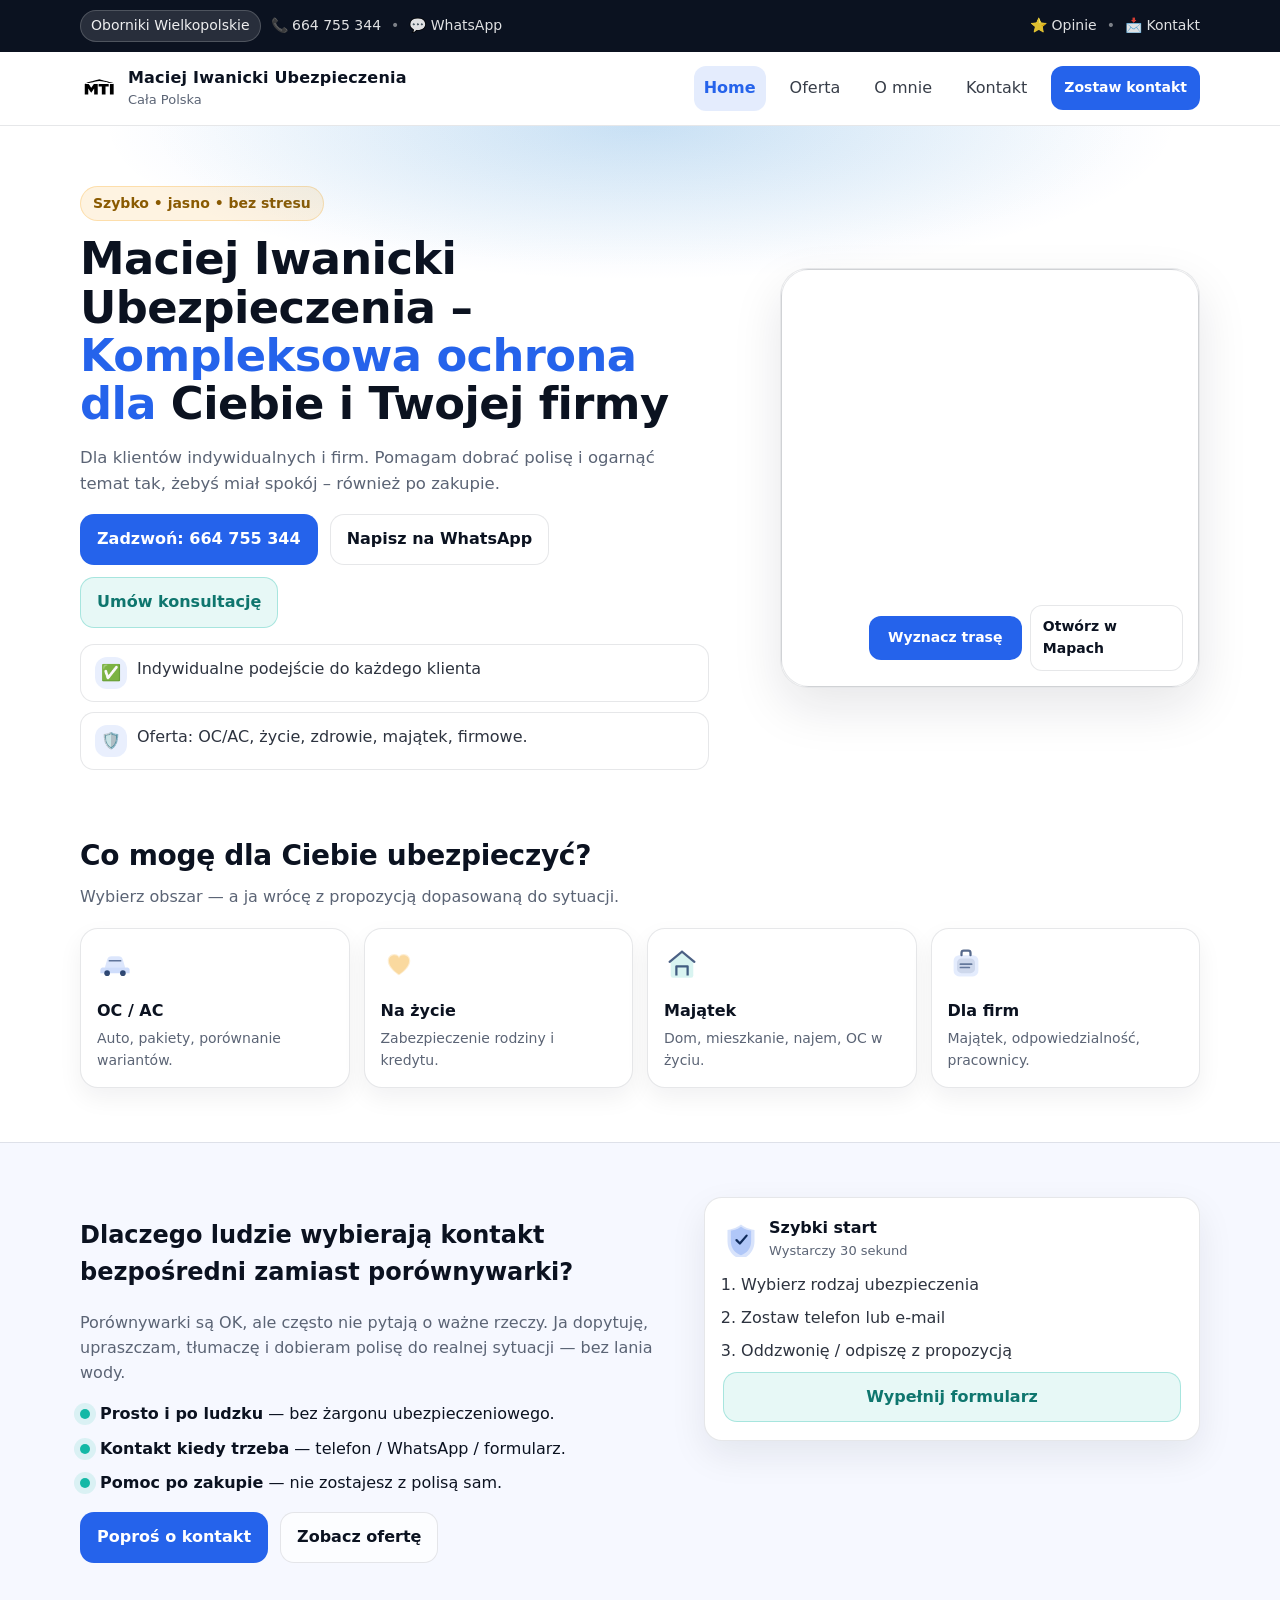
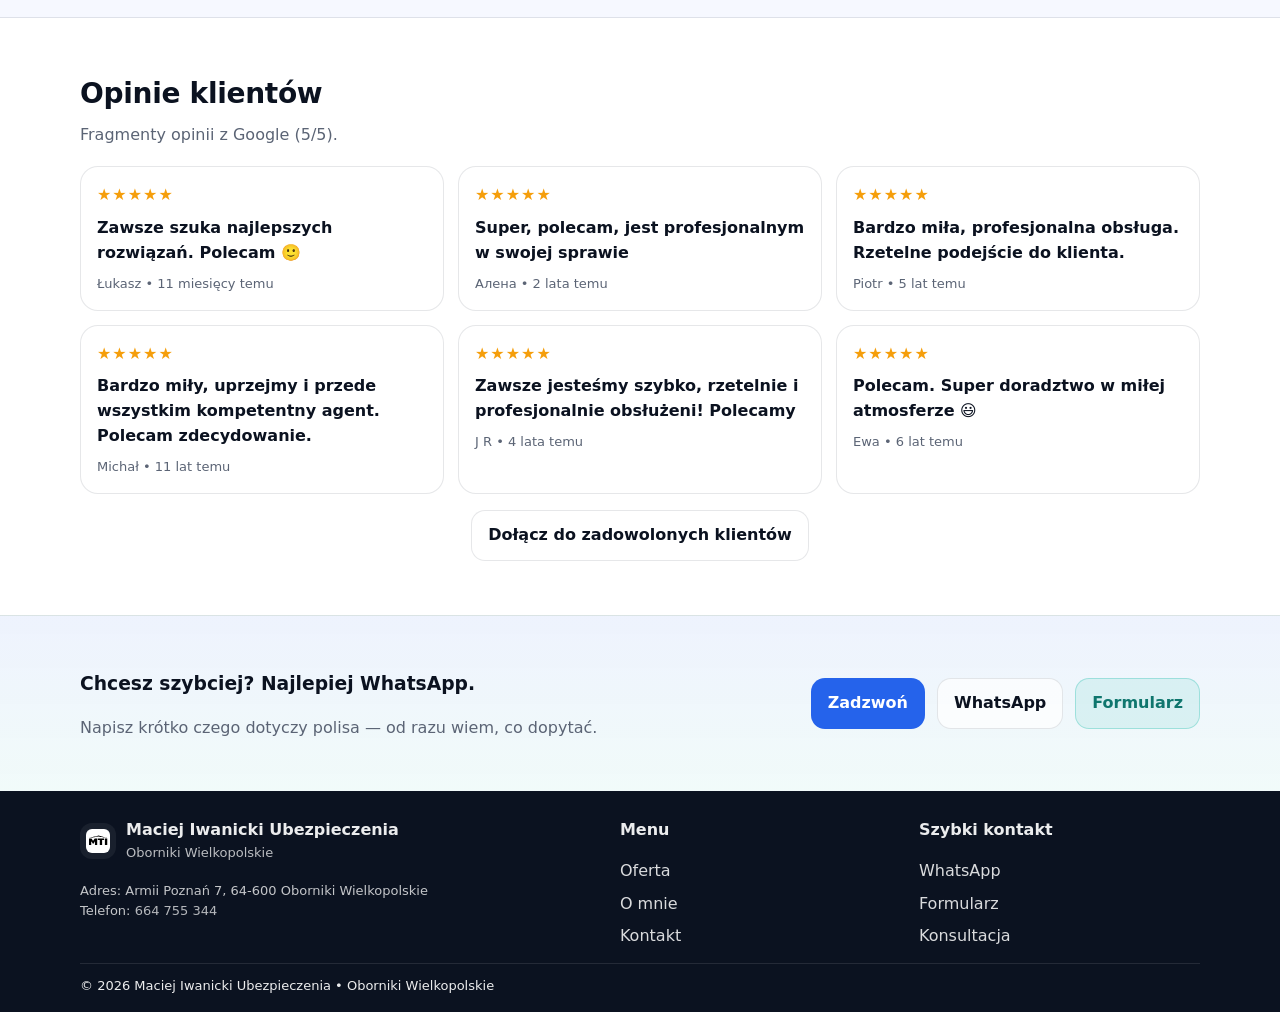
==== commit 2551a744: "Update index.html" ====
--- a/index.html
+++ b/index.html
@@ -100,10 +100,6 @@
           </iframe>
         </div>
 
-        <div class="cardVisual__float cardVisual__float--1">
-          <div class="miniTag">📍 Armii Poznań 7</div>
-          <div class="miniTag miniTag--alt">64-600 Oborniki Wielkopolskie</div>
-        </div>
 
         <div class="cardVisual__float cardVisual__float--2">
           <a class="btn btn--small btn--primary w100"
@@ -326,3 +322,4 @@
 
 
 
+
--- a/assets/css/style.css
+++ b/assets/css/style.css
@@ -411,3 +411,94 @@
   .burger{display:inline-block}
   .form__row{grid-template-columns:1fr}
 }
+
+.mapWrap{
+  width:100%;
+  height:100%;
+  border-radius: 24px;
+  overflow:hidden;
+}
+.mapWrap iframe{
+  width:100%;
+  height:100%;
+  border:0;
+  display:block;
+}
+.cardVisual--map{
+  min-height: 420px;
+}
+.mapWrap{
+  width:100%;
+  height:100%;
+  border-radius: 24px;
+  overflow:hidden;
+}
+
+.mapWrap iframe{
+  width:100%;
+  height:100%;
+  border:0;
+  display:block;
+}
+
+.cardVisual--map{
+  min-height: 420px;
+  padding: 0; /* ważne, żeby mapa była od krawędzi */
+}
+
+.cardVisual--map .cardVisual__float{
+  z-index: 2;
+}
+
+.cardVisual--map::before{
+  content:"";
+  position:absolute;
+  inset:0;
+  border-radius: var(--radius);
+  box-shadow: inset 0 0 0 1px var(--border);
+  pointer-events:none;
+}
+/* Karta mapy */
+.cardVisual--map{
+  min-height: 420px;
+  padding: 14px;
+  border-radius: 28px;
+  overflow: hidden;
+  position: relative;
+}
+
+/* Ramka mapy (to robi prawdziwe zaokrąglenie) */
+.mapWrap{
+  width: 100%;
+  height: 100%;
+  border-radius: 22px;
+  overflow: hidden;
+  position: relative;
+  background: #fff;
+}
+
+/* Iframe mapy — powiększamy minimalnie, żeby nie było widać ostrych rogów */
+.mapWrap iframe{
+  width: 104%;
+  height: 104%;
+  border: 0;
+  display: block;
+  position: absolute;
+  top: -2%;
+  left: -2%;
+}
+
+/* Pływające elementy nad mapą */
+.cardVisual--map .cardVisual__float{
+  z-index: 3;
+}
+
+/* Delikatna „szklista” ramka jak w reszcie UI */
+.cardVisual--map::after{
+  content:"";
+  position:absolute;
+  inset:0;
+  border-radius: 28px;
+  box-shadow: inset 0 0 0 1px rgba(15,23,42,.10);
+  pointer-events:none;
+}
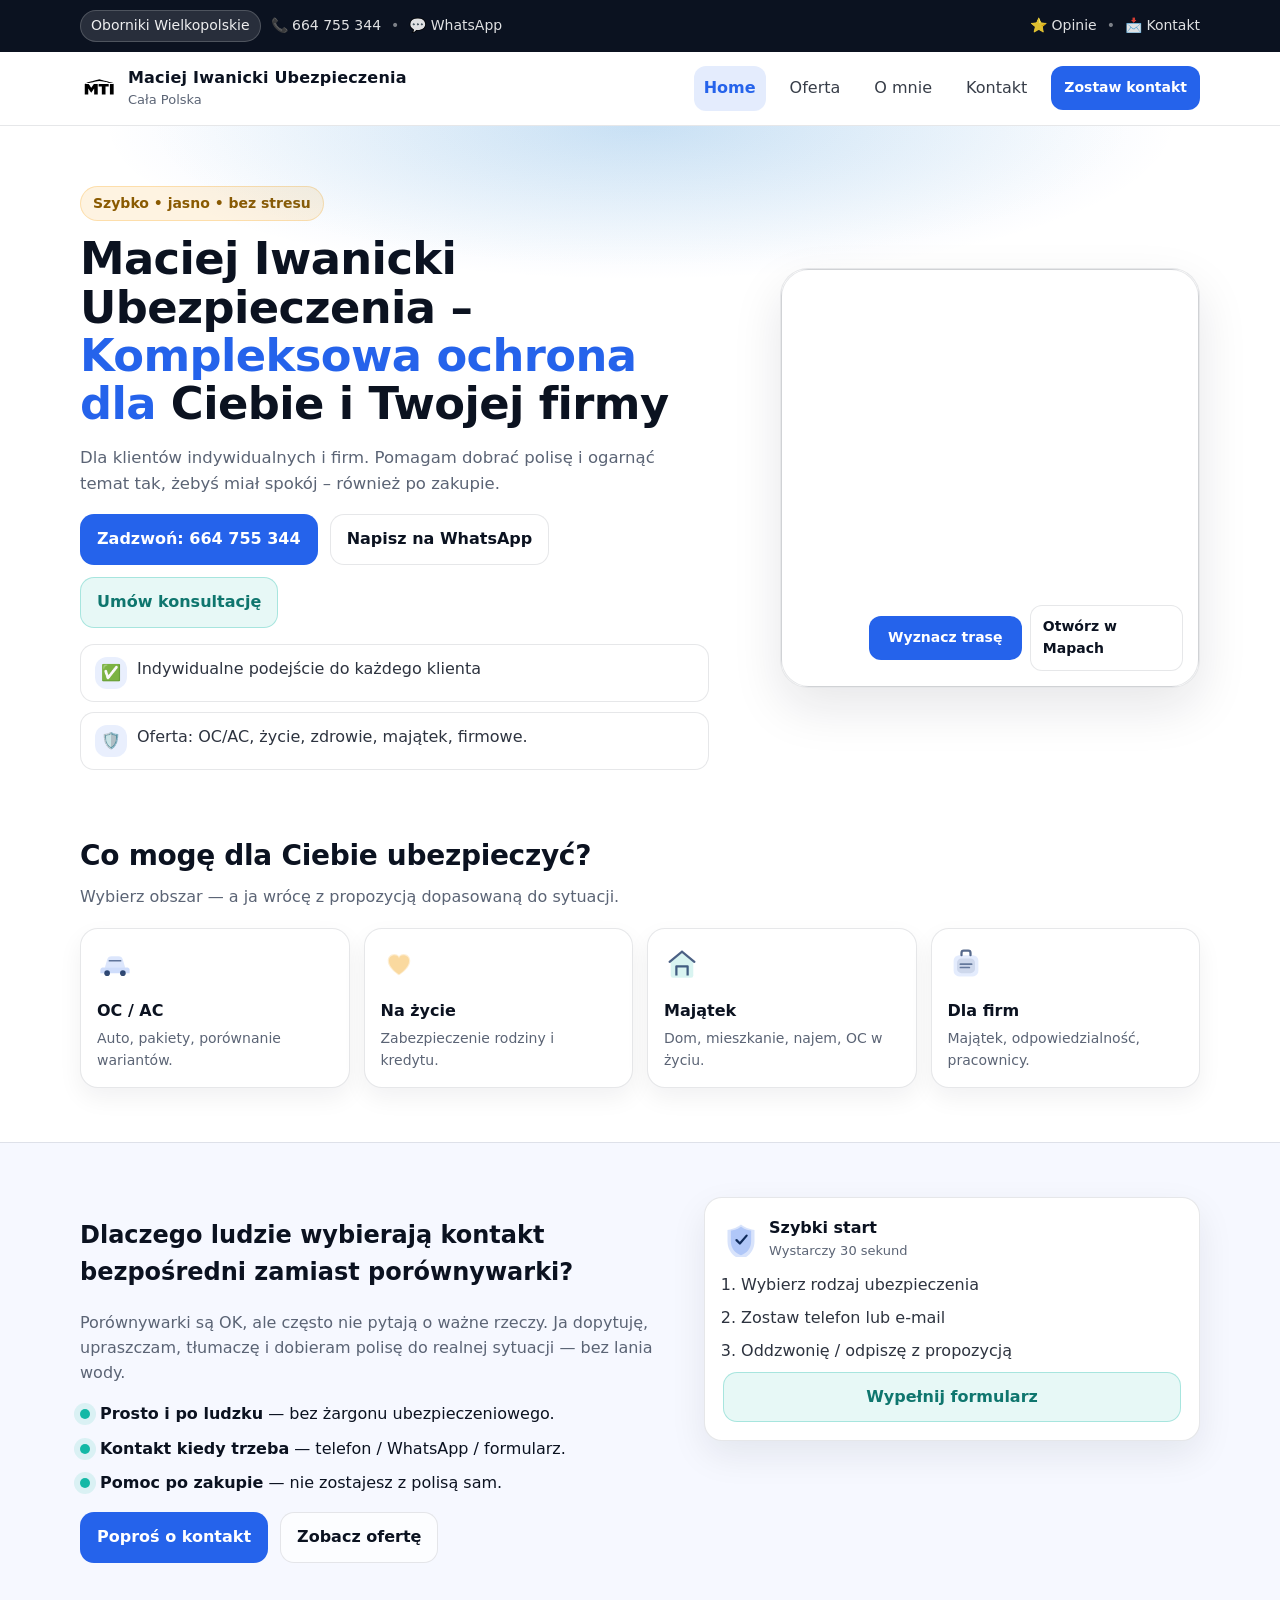
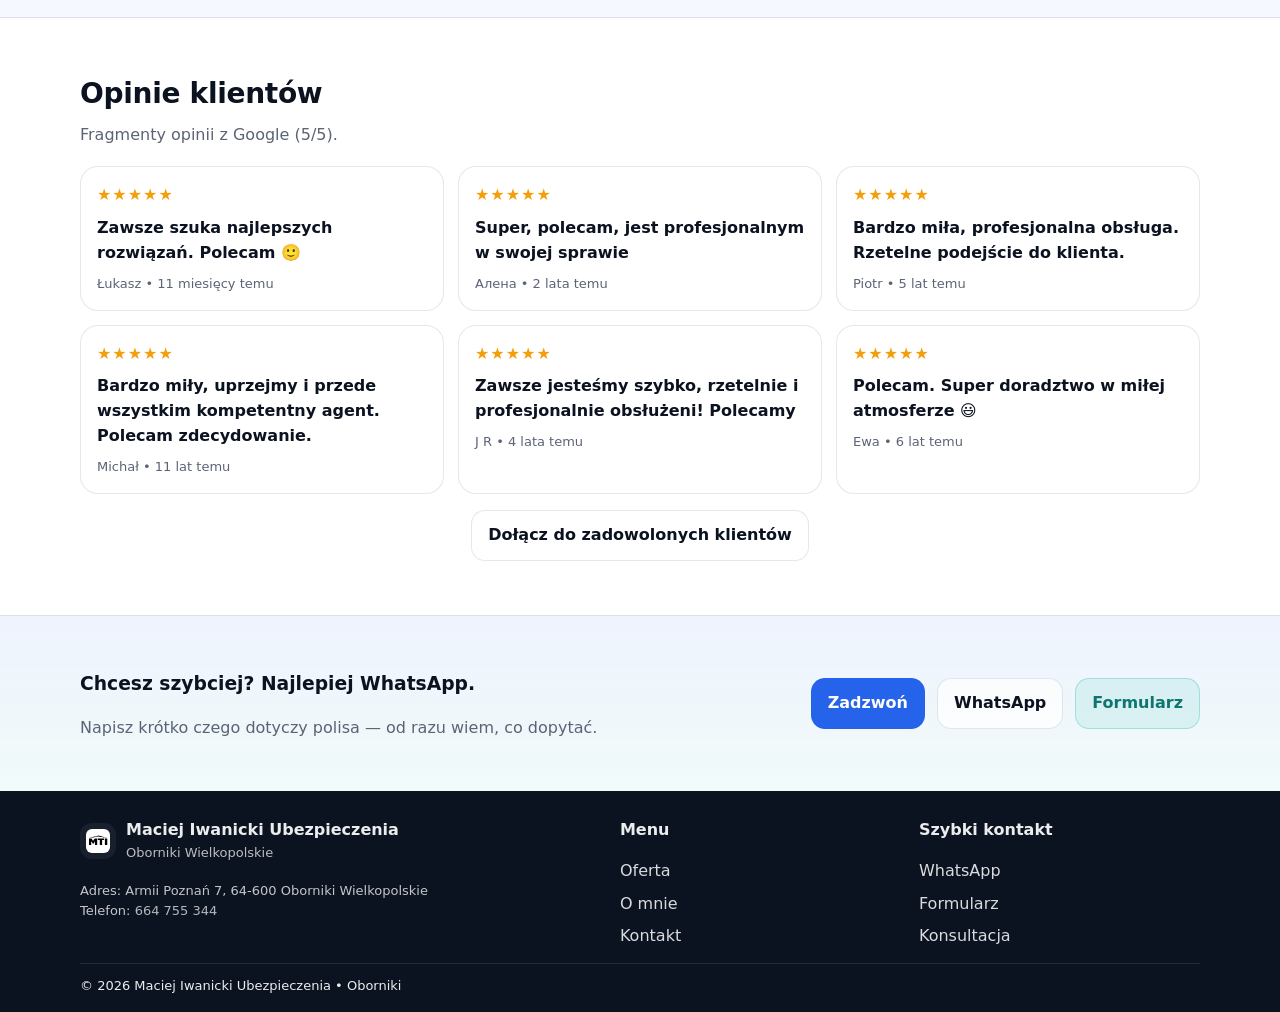
==== commit a9bcd533: "Update index.html" ====
--- a/index.html
+++ b/index.html
@@ -308,7 +308,7 @@
     </div>
 
     <div class="container footer__bottom">
-      <div>© <span id="year"></span> Maciej Iwanicki Ubezpieczenia • Oborniki Wielkopolskie</div>
+      <div>© <span id="year"></span> Maciej Iwanicki Ubezpieczenia • Oborniki </div>
     </div>
   </footer>
 
@@ -323,3 +323,4 @@
 
 
 
+
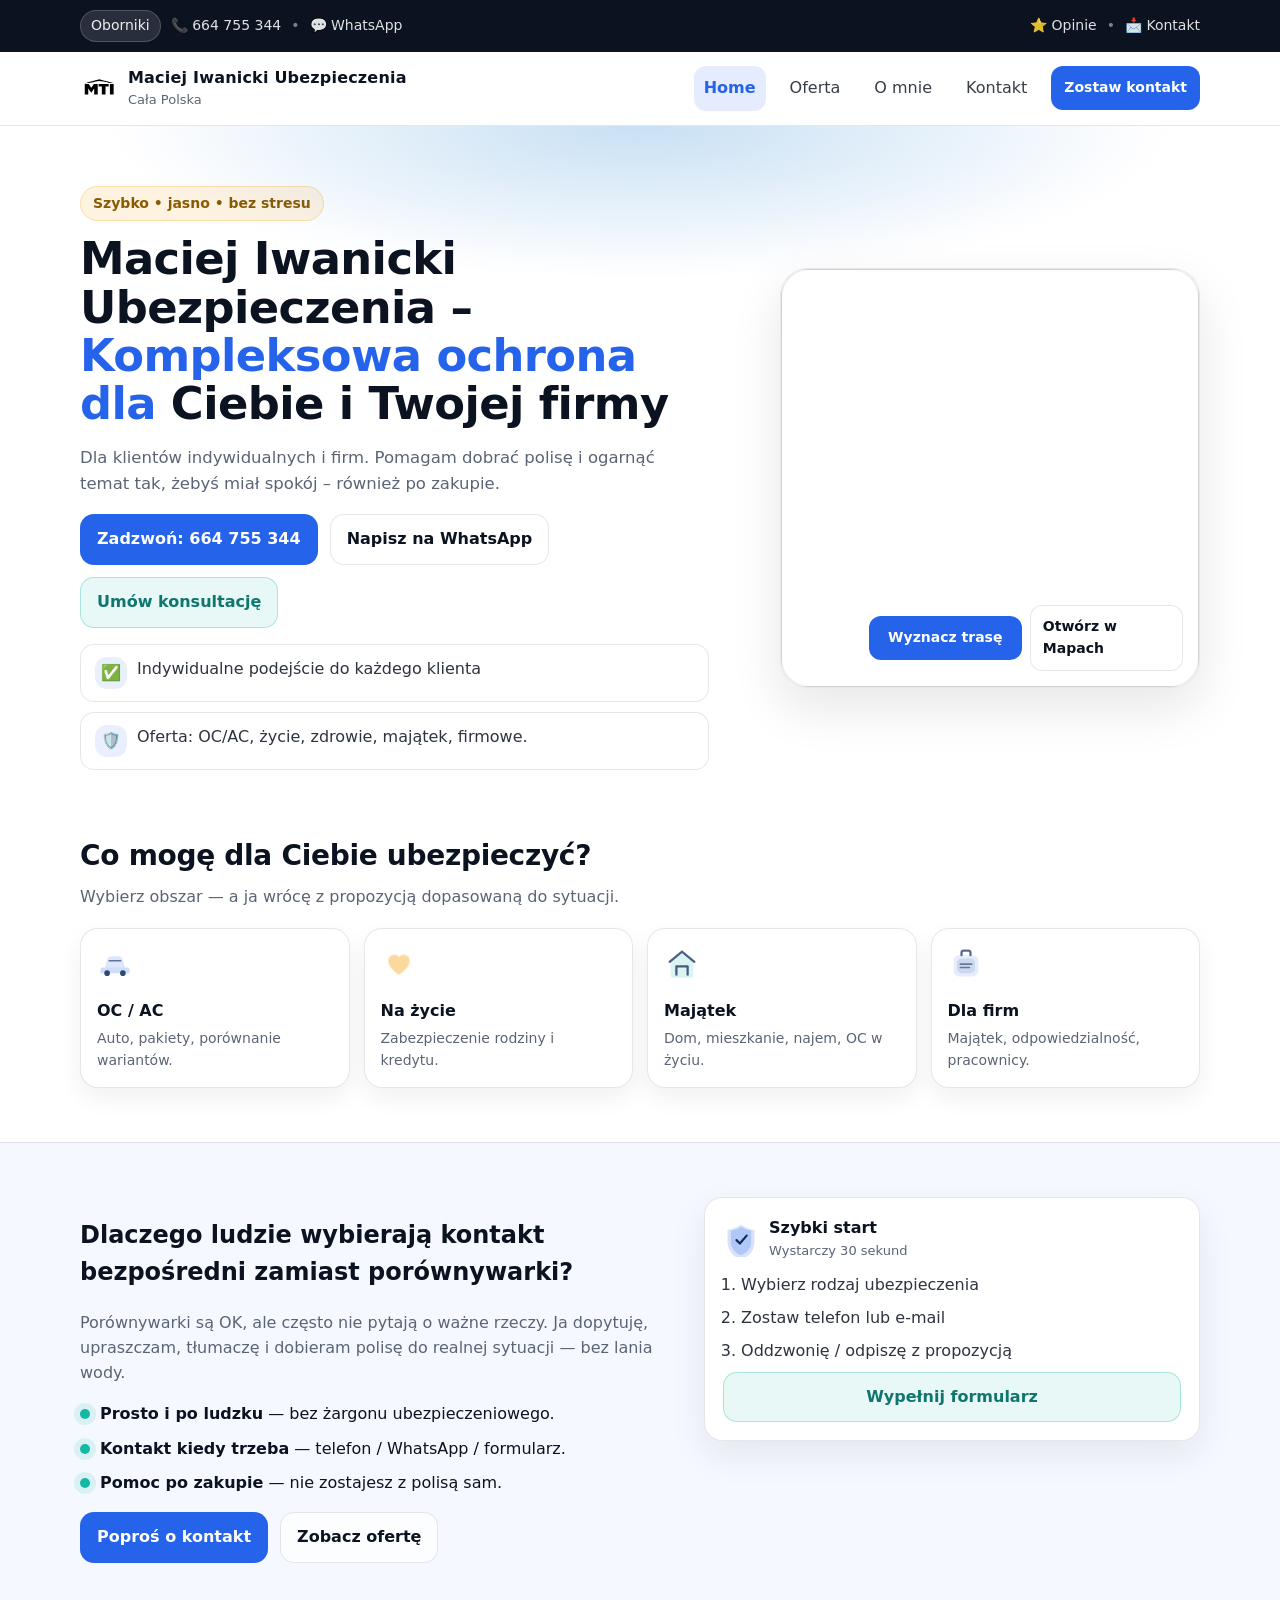
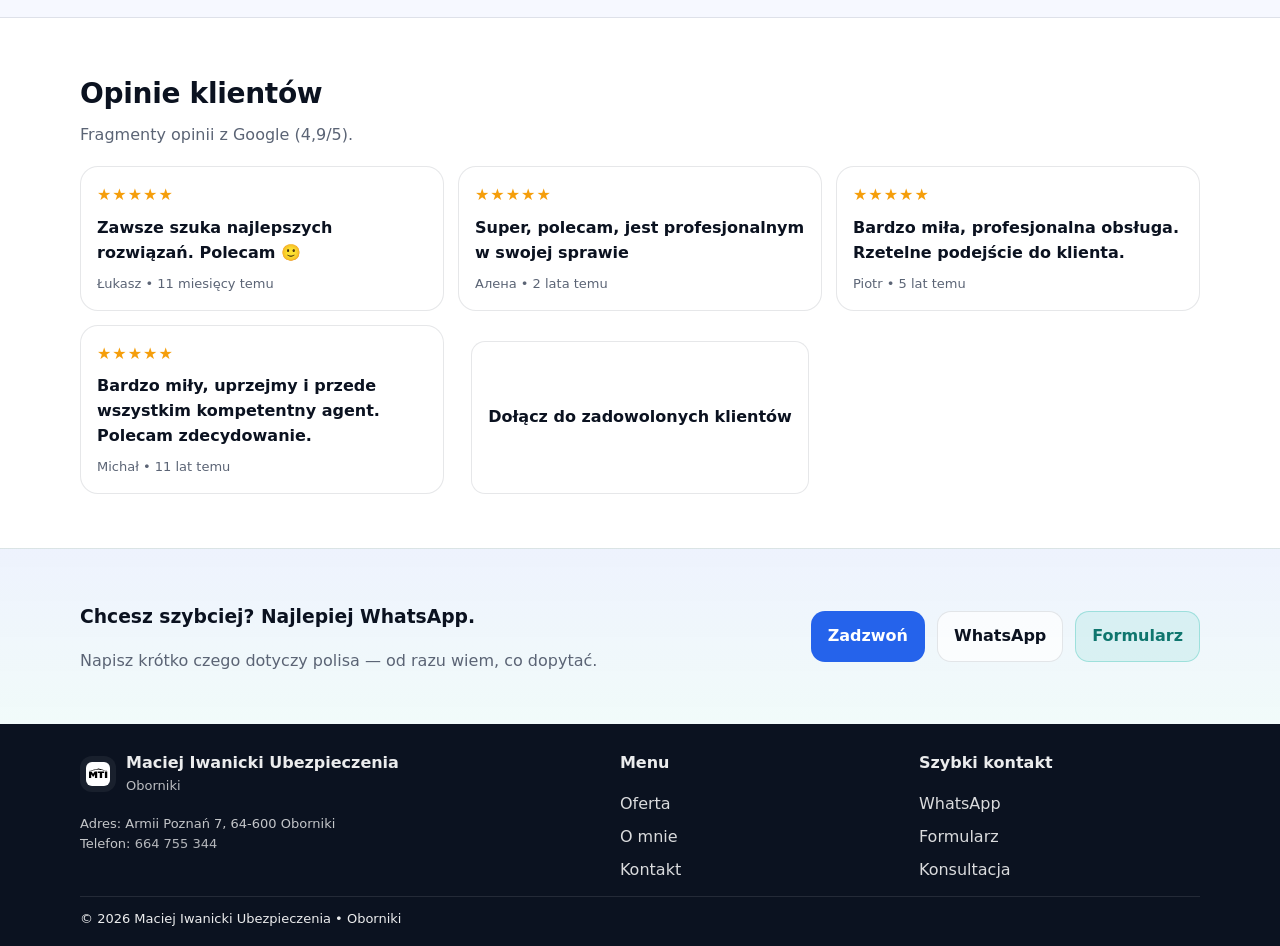
==== commit 1cebb433: "Update index.html" ====
--- a/index.html
+++ b/index.html
@@ -4,7 +4,7 @@
   <meta charset="utf-8" />
   <meta name="viewport" content="width=device-width,initial-scale=1" />
   <meta name="description" content="Ubezpieczenia Oborniki Wielkopolskie – szybki kontakt, dopasowanie polisy, pomoc po sprzedaży. Zadzwoń lub napisz na WhatsApp." />
-  <title>Maciej Iwanicki Ubezpieczenia – Oborniki Wielkopolskie | OC/AC, Życie, Firma</title>
+  <title>Maciej Iwanicki Ubezpieczenia – Oborniki | OC/AC, Życie, Firma</title>
   <link rel="icon" href="assets/logo/logo.svg" type="image/svg+xml">
   <link rel="stylesheet" href="assets/css/style.css"/>
 </head>
@@ -14,7 +14,7 @@
   <div class="topbar">
     <div class="container topbar__inner">
       <div class="topbar__left">
-        <span class="badge">Oborniki Wielkopolskie</span>
+        <span class="badge">Oborniki </span>
         <a class="topbar__link" href="tel:+48664755344">📞 664 755 344</a>
         <span class="dot">•</span>
         <a class="topbar__link" target="_blank" rel="noopener" href="https://wa.me/48664755344?text=Cze%C5%9B%C4%87%2C%20chc%C4%99%20pozna%C4%87%20ofert%C4%99%20ubezpieczenia.">💬 WhatsApp</a>
@@ -210,7 +210,7 @@
       <div class="container">
         <div class="section__head">
           <h2>Opinie klientów</h2>
-          <p>Fragmenty opinii z Google (5/5).</p>
+          <p>Fragmenty opinii z Google (4,9/5).</p>
         </div>
 
         <div class="reviews">
@@ -238,18 +238,6 @@
             <div class="review__meta">Michał • 11 lat temu</div>
           </article>
 
-          <article class="review">
-            <div class="review__stars">★★★★★</div>
-            <div class="review__text">Zawsze jesteśmy szybko, rzetelnie i profesjonalnie obsłużeni! Polecamy</div>
-            <div class="review__meta">J R • 4 lata temu</div>
-          </article>
-
-          <article class="review">
-            <div class="review__stars">★★★★★</div>
-            <div class="review__text">Polecam. Super doradztwo w miłej atmosferze 😃</div>
-            <div class="review__meta">Ewa • 6 lat temu</div>
-          </article>
-        </div>
 
         <div class="center">
           <a class="btn btn--ghost" href="kontakt.html#formularz">Dołącz do zadowolonych klientów</a>
@@ -283,11 +271,11 @@
           <img src="assets/logo/logo.svg" alt="" />
           <div>
             <div class="footer__name">Maciej Iwanicki Ubezpieczenia</div>
-            <div class="footer__sub">Oborniki Wielkopolskie</div>
+            <div class="footer__sub">Oborniki</div>
           </div>
         </div>
         <div class="footer__small">
-          Adres: Armii Poznań 7, 64-600 Oborniki Wielkopolskie<br />
+          Adres: Armii Poznań 7, 64-600 Oborniki<br />
           Telefon: <a href="tel:+48664755344">664 755 344</a>
         </div>
       </div>
@@ -324,3 +312,4 @@
 
 
 
+
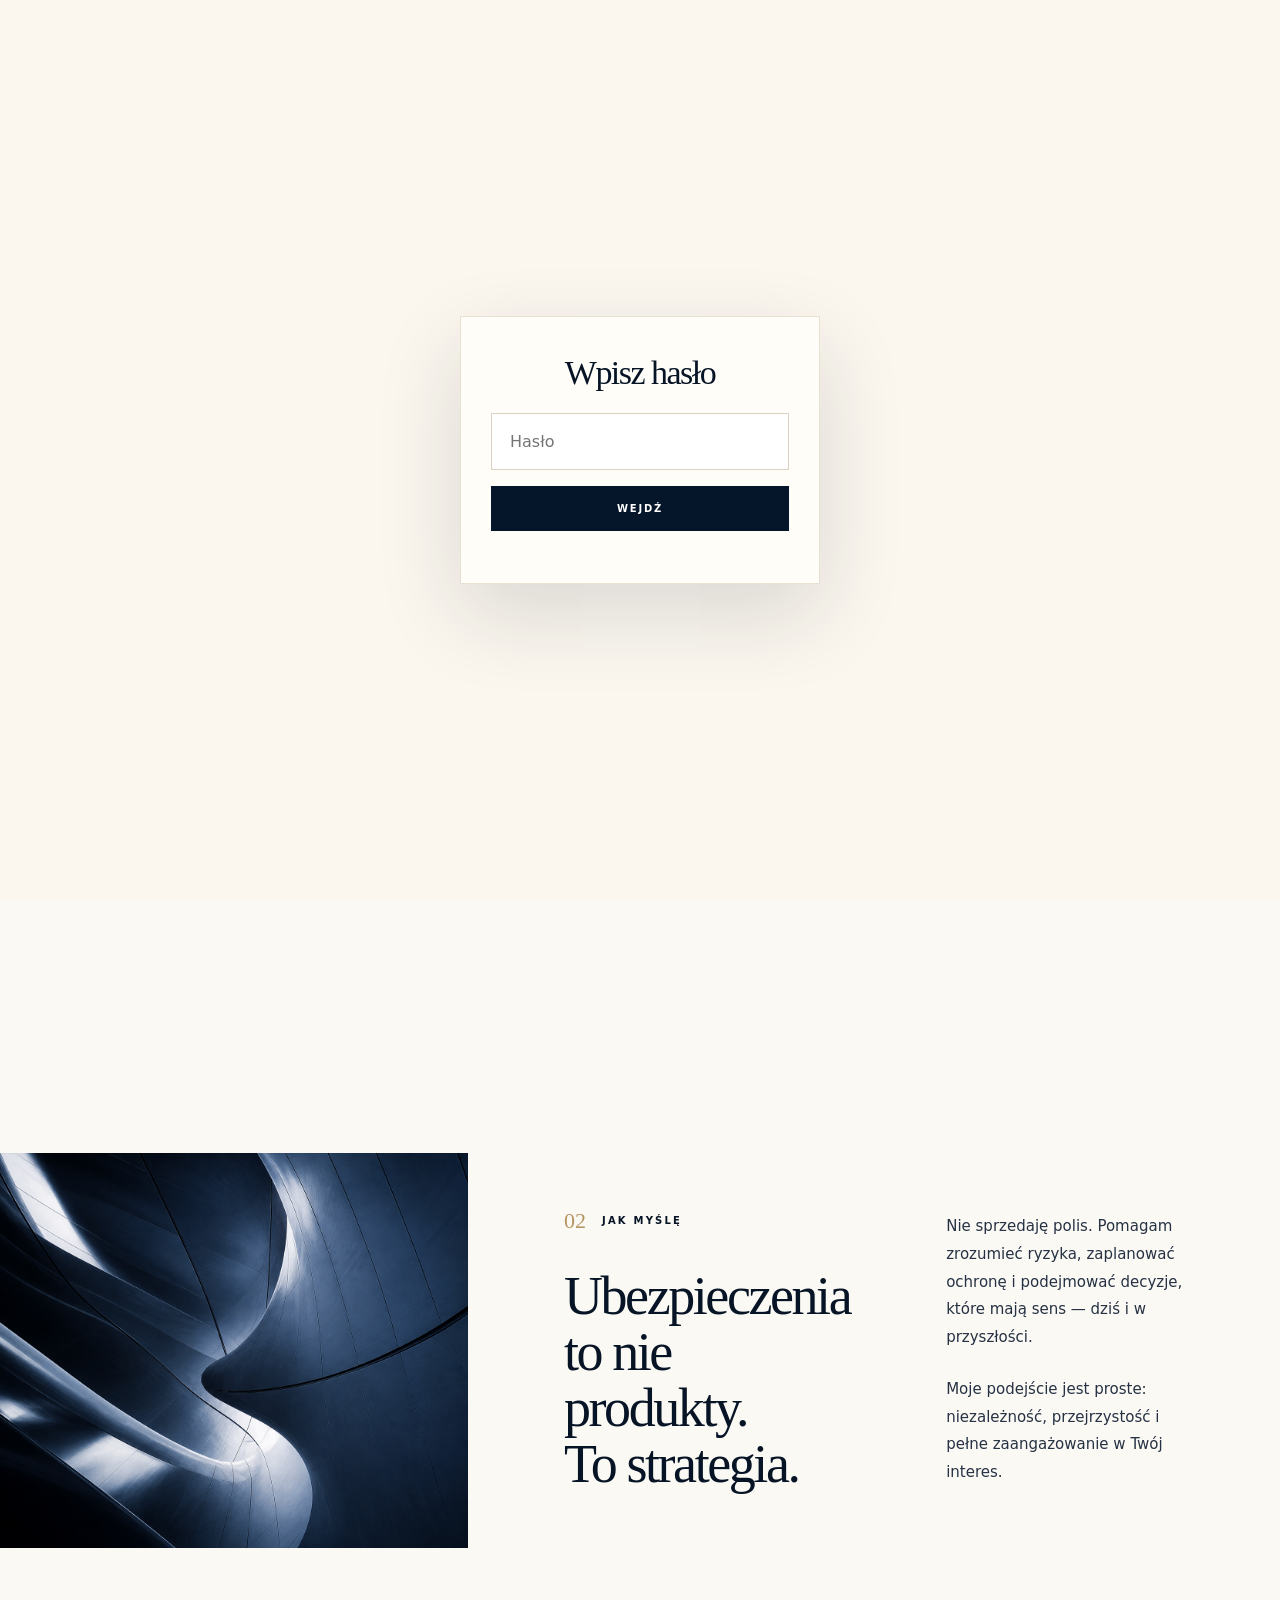
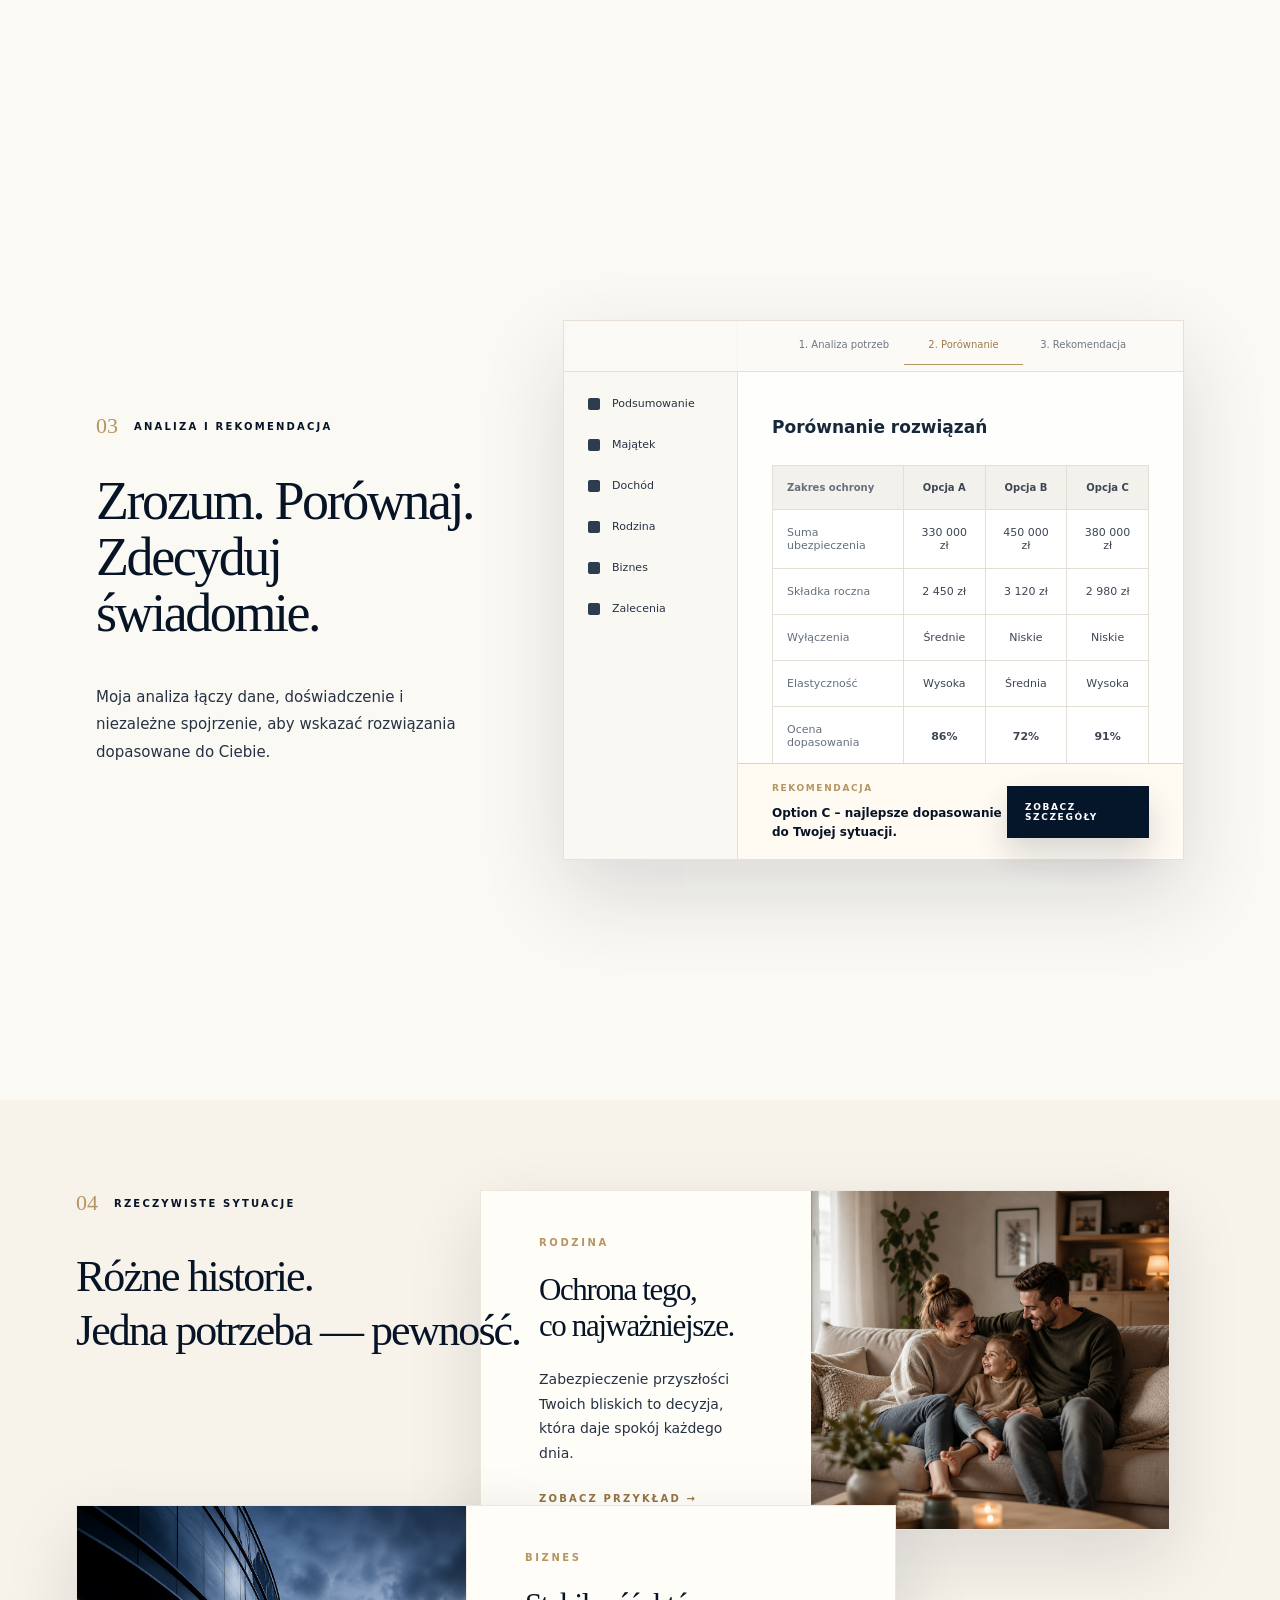
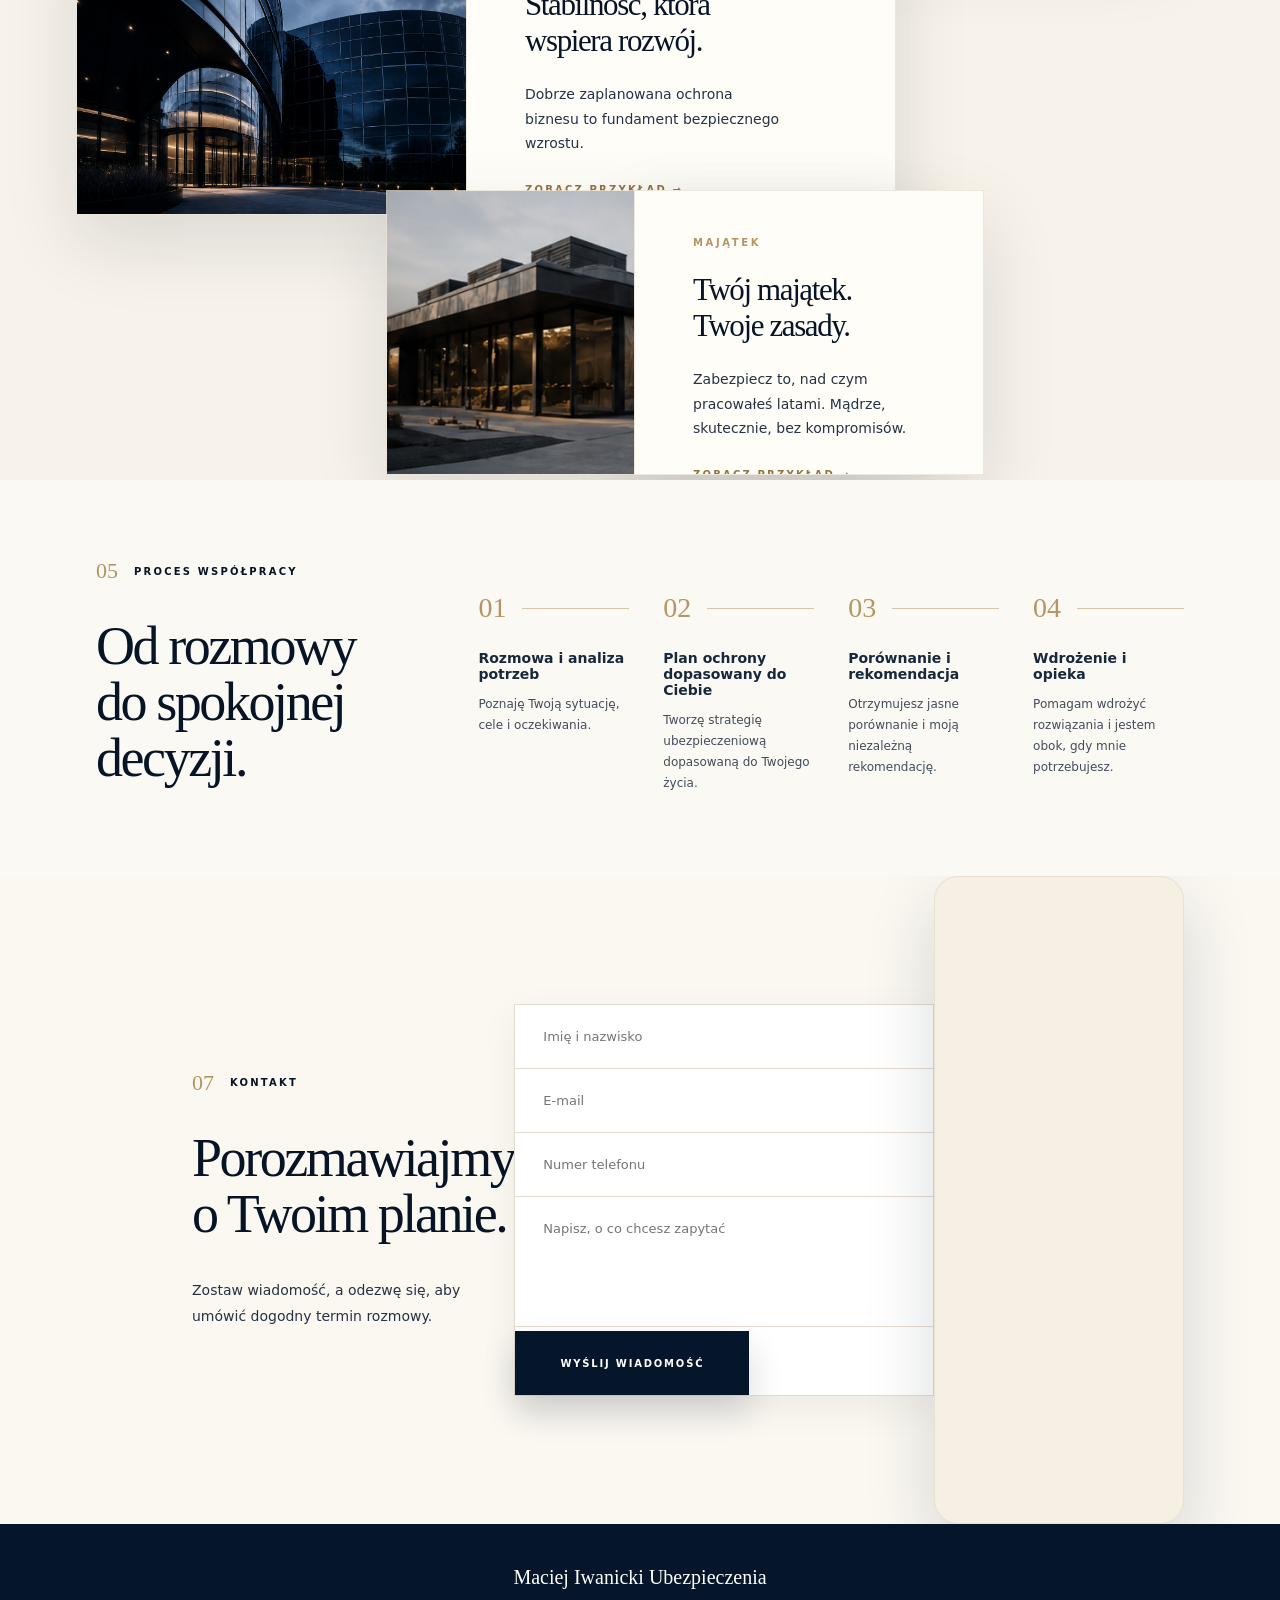
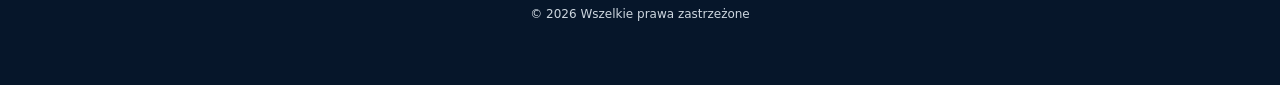
==== commit c8a867f7: "Add files via upload" ====
--- a/index.html
+++ b/index.html
@@ -1,315 +1,918 @@
-<!doctype html>
-<html lang="pl">
-<head>
-  <meta charset="utf-8" />
-  <meta name="viewport" content="width=device-width,initial-scale=1" />
-  <meta name="description" content="Ubezpieczenia Oborniki Wielkopolskie – szybki kontakt, dopasowanie polisy, pomoc po sprzedaży. Zadzwoń lub napisz na WhatsApp." />
-  <title>Maciej Iwanicki Ubezpieczenia – Oborniki | OC/AC, Życie, Firma</title>
-  <link rel="icon" href="assets/logo/logo.svg" type="image/svg+xml">
-  <link rel="stylesheet" href="assets/css/style.css"/>
-</head>
-
-<body>
-  <!-- Top bar -->
-  <div class="topbar">
-    <div class="container topbar__inner">
-      <div class="topbar__left">
-        <span class="badge">Oborniki </span>
-        <a class="topbar__link" href="tel:+48664755344">📞 664 755 344</a>
-        <span class="dot">•</span>
-        <a class="topbar__link" target="_blank" rel="noopener" href="https://wa.me/48664755344?text=Cze%C5%9B%C4%87%2C%20chc%C4%99%20pozna%C4%87%20ofert%C4%99%20ubezpieczenia.">💬 WhatsApp</a>
-      </div>
-      <div class="topbar__right">
-        <a class="topbar__link" href="#opinie">⭐ Opinie</a>
-        <span class="dot">•</span>
-        <a class="topbar__link" href="kontakt.html">📩 Kontakt</a>
-      </div>
-    </div>
-  </div>
-
-  <!-- Header -->
-  <header class="header">
-    <div class="container header__inner">
-      <a class="brand" href="index.html" aria-label="Strona główna">
-        <img src="assets/logo/logo.svg" class="brand__logo" alt="Logo" />
-        <div class="brand__text">
-          <div class="brand__name">Maciej Iwanicki Ubezpieczenia</div>
-          <div class="brand__sub">Cała Polska</div>
-        </div>
-      </a>
-
-      <nav class="nav" id="nav">
-        <a class="nav__link is-active" href="index.html">Home</a>
-        <a class="nav__link" href="oferta.html">Oferta</a>
-        <a class="nav__link" href="o-mnie.html">O mnie</a>
-        <a class="nav__link" href="kontakt.html">Kontakt</a>
-        <a class="btn btn--small btn--primary" href="kontakt.html#formularz">Zostaw kontakt</a>
-      </nav>
-
-      <button class="burger" id="burger" aria-label="Menu">
-        <span></span><span></span><span></span>
-      </button>
-    </div>
-  </header>
-
-  <!-- Hero -->
-  <main>
-   <section class="hero">
-  <div class="container hero__inner">
-
-    <div class="hero__content">
-      <div class="kicker">Szybko • jasno • bez stresu</div>
-      <h1 class="hero__title">
-        Maciej Iwanicki Ubezpieczenia –<br />
-        <span class="accent">Kompleksowa ochrona dla </span> Ciebie i Twojej firmy
-      </h1>
-      <p class="hero__desc">
-        Dla klientów indywidualnych i firm. Pomagam dobrać polisę i ogarnąć temat tak,
-        żebyś miał spokój – również po zakupie.
-      </p>
-
-      <div class="hero__cta">
-        <a class="btn btn--primary" href="tel:+48664755344">Zadzwoń: 664 755 344</a>
-        <a class="btn btn--ghost" target="_blank" rel="noopener"
-           href="https://wa.me/48664755344?text=Cze%C5%9B%C4%87%2C%20chc%C4%99%20pozna%C5%9B%C4%87%20ofert%C4%99%20ubezpieczenia.">
-          Napisz na WhatsApp
-        </a>
-        <a class="btn btn--soft" href="kontakt.html#konsultacja">Umów konsultację</a>
-      </div>
-
-      <div class="hero__proof">
-        <div class="proof">
-          <div class="proof__icon">✅</div>
-          <div class="proof__text">Indywidualne podejście do każdego klienta</div>
-        </div>
-        <div class="proof">
-          <div class="proof__icon">🛡️</div>
-          <div class="proof__text">Oferta: OC/AC, życie, zdrowie, majątek, firmowe.</div>
-        </div>
-      </div>
-    </div>
-
-    <div class="hero__visual">
-      <div class="cardVisual cardVisual--map">
-        <div class="mapWrap">
-          <iframe
-            title="Mapa — Maciej Iwanicki Ubezpieczenia, Armii Poznań 7, Oborniki"
-            loading="lazy"
-            referrerpolicy="no-referrer-when-downgrade"
-            src="https://www.google.com/maps?q=Armii%20Pozna%C5%84%207%2C%2064-600%20Oborniki&output=embed">
-          </iframe>
-        </div>
-
-
-        <div class="cardVisual__float cardVisual__float--2">
-          <a class="btn btn--small btn--primary w100"
-             target="_blank" rel="noopener"
-             href="https://www.google.com/maps/dir/?api=1&destination=Armii%20Pozna%C5%84%207,%2064-600%20Oborniki">
-            Wyznacz trasę
-          </a>
-          <a class="btn btn--small btn--ghost w100"
-             target="_blank" rel="noopener"
-             href="https://www.google.com/maps/search/?api=1&query=Armii%20Pozna%C5%84%207,%2064-600%20Oborniki">
-            Otwórz w Mapach
-          </a>
-        </div>
-      </div>
-    </div>
-
-  </div>
-
-  <div class="hero__bg" aria-hidden="true"></div>
-</section>
-    <!-- Services -->
-    <section class="section">
-      <div class="container">
-        <div class="section__head">
-          <h2>Co mogę dla Ciebie ubezpieczyć?</h2>
-          <p>Wybierz obszar — a ja wrócę z propozycją dopasowaną do sytuacji.</p>
-        </div>
-
-        <div class="grid4">
-          <a class="svc" href="oferta.html#ocac">
-            <img src="assets/img/car.svg" alt="" class="svc__icon">
-            <div class="svc__title">OC / AC</div>
-            <div class="svc__desc">Auto, pakiety, porównanie wariantów.</div>
-          </a>
-
-          <a class="svc" href="oferta.html#zycie">
-            <img src="assets/img/heart.svg" alt="" class="svc__icon">
-            <div class="svc__title">Na życie</div>
-            <div class="svc__desc">Zabezpieczenie rodziny i kredytu.</div>
-          </a>
-
-          <a class="svc" href="oferta.html#majatek">
-            <img src="assets/img/home.svg" alt="" class="svc__icon">
-            <div class="svc__title">Majątek</div>
-            <div class="svc__desc">Dom, mieszkanie, najem, OC w życiu.</div>
-          </a>
-
-          <a class="svc" href="oferta.html#firma">
-            <img src="assets/img/business.svg" alt="" class="svc__icon">
-            <div class="svc__title">Dla firm</div>
-            <div class="svc__desc">Majątek, odpowiedzialność, pracownicy.</div>
-          </a>
-        </div>
-      </div>
-    </section>
-
-    <!-- Why -->
-    <section class="section section--alt">
-      <div class="container twoCol">
-        <div>
-          <h2>Dlaczego ludzie wybierają kontakt bezpośredni zamiast porównywarki?</h2>
-          <p class="muted">
-            Porównywarki są OK, ale często nie pytają o ważne rzeczy. Ja dopytuję, upraszczam,
-            tłumaczę i dobieram polisę do realnej sytuacji — bez lania wody.
-          </p>
-
-          <div class="bullets">
-            <div class="bullet">
-              <div class="bullet__dot"></div>
-              <div><b>Prosto i po ludzku</b> — bez żargonu ubezpieczeniowego.</div>
-            </div>
-            <div class="bullet">
-              <div class="bullet__dot"></div>
-              <div><b>Kontakt kiedy trzeba</b> — telefon / WhatsApp / formularz.</div>
-            </div>
-            <div class="bullet">
-              <div class="bullet__dot"></div>
-              <div><b>Pomoc po zakupie</b> — nie zostajesz z polisą sam.</div>
-            </div>
-          </div>
-
-          <div class="ctaRow">
-            <a class="btn btn--primary" href="kontakt.html#formularz">Poproś o kontakt</a>
-            <a class="btn btn--ghost" href="oferta.html">Zobacz ofertę</a>
-          </div>
-        </div>
-
-        <div class="infoCard">
-          <div class="infoCard__top">
-            <img src="assets/img/shield.svg" alt="" class="infoCard__icon">
-            <div>
-              <div class="infoCard__title">Szybki start</div>
-              <div class="infoCard__sub">Wystarczy 30 sekund</div>
-            </div>
-          </div>
-          <ol class="steps">
-            <li>Wybierz rodzaj ubezpieczenia</li>
-            <li>Zostaw telefon lub e-mail</li>
-            <li>Oddzwonię / odpiszę z propozycją</li>
-          </ol>
-          <a class="btn btn--soft w100" href="kontakt.html#formularz">Wypełnij formularz</a>
-        </div>
-      </div>
-    </section>
-
-    <!-- Reviews -->
-    <section class="section" id="opinie">
-      <div class="container">
-        <div class="section__head">
-          <h2>Opinie klientów</h2>
-          <p>Fragmenty opinii z Google (4,9/5).</p>
-        </div>
-
-        <div class="reviews">
-          <article class="review">
-            <div class="review__stars">★★★★★</div>
-            <div class="review__text">Zawsze szuka najlepszych rozwiązań. Polecam 🙂</div>
-            <div class="review__meta">Łukasz • 11 miesięcy temu</div>
-          </article>
-
-          <article class="review">
-            <div class="review__stars">★★★★★</div>
-            <div class="review__text">Super, polecam, jest profesjonalnym w swojej sprawie</div>
-            <div class="review__meta">Алена • 2 lata temu</div>
-          </article>
-
-          <article class="review">
-            <div class="review__stars">★★★★★</div>
-            <div class="review__text">Bardzo miła, profesjonalna obsługa. Rzetelne podejście do klienta.</div>
-            <div class="review__meta">Piotr •  5 lat temu</div>
-          </article>
-
-          <article class="review">
-            <div class="review__stars">★★★★★</div>
-            <div class="review__text">Bardzo miły, uprzejmy i przede wszystkim kompetentny agent. Polecam zdecydowanie.</div>
-            <div class="review__meta">Michał • 11 lat temu</div>
-          </article>
-
-
-        <div class="center">
-          <a class="btn btn--ghost" href="kontakt.html#formularz">Dołącz do zadowolonych klientów</a>
-        </div>
-      </div>
-    </section>
-
-    <!-- Footer CTA -->
-    <section class="finalCta">
-      <div class="container finalCta__inner">
-        <div>
-          <h3>Chcesz szybciej? Najlepiej WhatsApp.</h3>
-          <p class="muted">Napisz krótko czego dotyczy polisa — od razu wiem, co dopytać.</p>
-        </div>
-        <div class="finalCta__buttons">
-          <a class="btn btn--primary" href="tel:+48664755344">Zadzwoń</a>
-          <a class="btn btn--ghost" target="_blank" rel="noopener"
-             href="https://wa.me/48664755344?text=Cze%C5%9B%C4%87%2C%20chc%C4%99%20porozmawia%C4%87%20o%20ubezpieczeniu.">
-            WhatsApp
-          </a>
-          <a class="btn btn--soft" href="kontakt.html#formularz">Formularz</a>
-        </div>
-      </div>
-    </section>
-  </main>
-
-  <footer class="footer">
-    <div class="container footer__inner">
-      <div class="footer__col">
-        <div class="footer__brand">
-          <img src="assets/logo/logo.svg" alt="" />
-          <div>
-            <div class="footer__name">Maciej Iwanicki Ubezpieczenia</div>
-            <div class="footer__sub">Oborniki</div>
-          </div>
-        </div>
-        <div class="footer__small">
-          Adres: Armii Poznań 7, 64-600 Oborniki<br />
-          Telefon: <a href="tel:+48664755344">664 755 344</a>
-        </div>
-      </div>
-
-      <div class="footer__col">
-        <div class="footer__title">Menu</div>
-        <a href="oferta.html">Oferta</a>
-        <a href="o-mnie.html">O mnie</a>
-        <a href="kontakt.html">Kontakt</a>
-      </div>
-
-      <div class="footer__col">
-        <div class="footer__title">Szybki kontakt</div>
-        <a target="_blank" rel="noopener" href="https://wa.me/48664755344">WhatsApp</a>
-        <a href="kontakt.html#formularz">Formularz</a>
-        <a href="kontakt.html#konsultacja">Konsultacja</a>
-      </div>
-    </div>
-
-    <div class="container footer__bottom">
-      <div>© <span id="year"></span> Maciej Iwanicki Ubezpieczenia • Oborniki </div>
-    </div>
-  </footer>
-
-  <script src="assets/js/main.js"></script>
-</body>
-
-
-</html>
-
-
-
-
-
-
-
-
+<!DOCTYPE html>
+<html lang="pl">
+<head>
+  <meta charset="UTF-8" />
+  <meta name="viewport" content="width=device-width, initial-scale=1.0" />
+  <title>Maciej Iwanicki Ubezpieczenia</title>
+  <style>
+    :root{
+      --ink:#061426;
+      --ink2:#0b1c31;
+      --navy:#06162a;
+      --navy2:#031020;
+      --cream:#f7f2ea;
+      --cream2:#fbf8f2;
+      --paper:#fffdf8;
+      --muted:#6d7480;
+      --line:#e8e0d3;
+      --gold:#b59562;
+      --shadow:0 34px 80px rgba(24,31,42,.14);
+      --soft-shadow:0 18px 60px rgba(20,31,45,.10);
+      --serif: Georgia, 'Times New Roman', serif;
+      --sans: Inter, ui-sans-serif, system-ui, -apple-system, BlinkMacSystemFont, 'Segoe UI', sans-serif;
+    }
+
+    *{box-sizing:border-box}
+    html{scroll-behavior:smooth}
+    body{
+      margin:0;
+      color:var(--ink);
+      background:var(--cream2);
+      font-family:var(--sans);
+      overflow-x:hidden;
+    }
+    a{color:inherit;text-decoration:none}
+    button,input,textarea{font:inherit}
+
+    .page{
+      width:100%;
+      min-height:100vh;
+      background:
+        radial-gradient(circle at 52% 6%, rgba(255,255,255,.9), transparent 24%),
+        linear-gradient(180deg,#fbf7ef 0%,#f8f3eb 100%);
+    }
+
+    .header{
+      position:fixed;
+      z-index:50;
+      top:0;left:0;right:0;
+      height:76px;
+      display:flex;
+      align-items:center;
+      justify-content:space-between;
+      padding:0 72px;
+      background:rgba(250,246,238,.76);
+      backdrop-filter:blur(18px);
+      border-bottom:1px solid rgba(232,224,211,.45);
+    }
+    .logo{
+      display:flex;
+      flex-direction:column;
+      line-height:1;
+      letter-spacing:.02em;
+    }
+    .logo strong{
+      font-family:var(--serif);
+      font-size:26px;
+      font-weight:400;
+    }
+    .logo span{
+      margin-top:7px;
+      font-size:8px;
+      font-weight:700;
+      letter-spacing:.42em;
+    }
+    .nav{
+      display:flex;
+      gap:42px;
+      align-items:center;
+      margin-left:42px;
+    }
+    .nav a{
+      font-size:10px;
+      font-weight:800;
+      letter-spacing:.24em;
+      text-transform:uppercase;
+      color:#111827;
+    }
+    .btn{
+      border:0;
+      background:var(--navy);
+      color:#fff;
+      padding:18px 26px;
+      min-width:152px;
+      font-size:10px;
+      font-weight:800;
+      letter-spacing:.18em;
+      text-transform:uppercase;
+      cursor:pointer;
+      box-shadow:0 16px 34px rgba(6,22,42,.16);
+      transition:.25s ease;
+    }
+    .btn:hover{transform:translateY(-2px);background:#0b213c}
+    .mobile-menu{display:none;align-items:center;gap:14px;font-size:11px;font-weight:800;letter-spacing:.2em;text-transform:uppercase}
+    .hamb{width:30px;height:18px;position:relative}
+    .hamb:before,.hamb:after,.hamb span{content:"";position:absolute;right:0;height:1.5px;background:var(--ink);border-radius:2px}
+    .hamb:before{top:0;width:30px}.hamb span{top:8px;width:24px}.hamb:after{bottom:0;width:30px}
+
+    .section{
+      min-height:100vh;
+      padding:120px 96px 80px;
+      position:relative;
+      overflow:hidden;
+    }
+    .inner{max-width:1248px;margin:0 auto;position:relative;z-index:2}
+    .eyebrow{
+      display:flex;
+      align-items:center;
+      gap:16px;
+      margin-bottom:34px;
+      color:var(--ink);
+      font-size:10px;
+      font-weight:800;
+      letter-spacing:.22em;
+      text-transform:uppercase;
+    }
+    .eyebrow .num{
+      font-family:var(--serif);
+      font-size:22px;
+      font-weight:400;
+      color:var(--gold);
+      letter-spacing:0;
+    }
+    h1,h2,h3,p{margin:0}
+    h1,h2,h3{font-family:var(--serif);font-weight:400;letter-spacing:-.045em;color:var(--ink)}
+    h1{font-size:76px;line-height:.96;max-width:660px}
+    h2{font-size:54px;line-height:1.04;max-width:520px}
+    h3{font-size:34px;line-height:1.08}
+    p{font-size:16px;line-height:1.85;color:#263244}
+
+    .hero{
+      display:grid;
+      grid-template-columns:1fr .95fr;
+      align-items:center;
+      gap:44px;
+      position: relative;
+      overflow: hidden;
+      padding-top:110px;
+    }
+    .hero-img{
+  position: absolute;
+
+  right: -80px;     /* wychodzi poza ekran (premium efekt) */
+  bottom: -40px;    /* PRZYKLEJONE DO DOŁU */
+
+  width: 920px;     /* DUŻE */
+  max-width: none;
+
+  height: auto;
+  object-fit: contain;
+
+  z-index: 1;
+
+  filter: drop-shadow(0 50px 100px rgba(6,22,42,.28));
+}
+    .hero:before{
+      content:"";position:absolute;inset:0;
+      background:
+        radial-gradient(circle at 60% 35%, rgba(255,255,255,.92), transparent 28%),
+        radial-gradient(circle at 78% 24%, rgba(191,157,103,.13), transparent 36%);
+    }
+    .hero-copy{padding-top:34px}
+    .hero-copy p{max-width:370px;margin:34px 0 34px;font-size:15px;color:#415064}
+    .hero-art{height:650px;position:relative;display:flex;align-items:flex-end;justify-content:center}
+    .navy-silk{
+      position:absolute;right:-96px;bottom:-80px;width:660px;height:360px;
+      background:
+        radial-gradient(circle at 25% 35%, rgba(255,255,255,.16), transparent 24%),
+        linear-gradient(135deg,#122a43 0%,#06162a 42%,#020a13 100%);
+      clip-path:polygon(21% 20%,100% 0,100% 100%,0 100%);
+      filter:drop-shadow(0 35px 65px rgba(8,20,34,.28));
+    }
+    .fine-lines,.dark-lines{position:absolute;inset:0;pointer-events:none;opacity:.45}
+    .fine-lines:before,.fine-lines:after,.dark-lines:before,.dark-lines:after{
+      content:"";position:absolute;border:1px solid rgba(181,149,98,.23);border-radius:50%;transform:rotate(-14deg)
+    }
+    .fine-lines:before{width:620px;height:920px;right:180px;top:-240px}.fine-lines:after{width:380px;height:720px;right:260px;top:-150px}
+    .document-stack{position:relative;width:360px;height:470px;margin-bottom:82px;transform:rotate(8deg)}
+    .glass-doc{position:absolute;inset:34px -18px -16px 42px;border:1px solid rgba(255,255,255,.45);background:rgba(255,255,255,.16);backdrop-filter:blur(5px);box-shadow:0 36px 90px rgba(6,22,42,.19)}
+    .doc{
+      position:absolute;inset:0;background:rgba(255,255,255,.9);border:1px solid rgba(222,214,202,.9);
+      box-shadow:0 34px 80px rgba(17,30,49,.18);padding:60px 52px;color:#18283b;
+    }
+    .doc .small{font-size:13px;text-transform:uppercase;letter-spacing:.2em;font-weight:700;margin-bottom:14px}.doc .year{font-size:12px;color:#8b8f96;margin-bottom:46px}.doc-row{display:flex;justify-content:space-between;border-bottom:1px solid #d8d1c5;padding:13px 0;font-size:10px;letter-spacing:.12em;text-transform:uppercase;color:#5c6470}.signature{font-family:var(--serif);font-style:italic;margin-top:50px;text-align:right;color:#78808b;font-size:22px}
+
+    .thinking{display:grid;grid-template-columns:.9fr 1.5fr;gap:96px;align-items:center;background:#fbf9f4;padding-top:0;padding-bottom:0}
+   .arch-img{
+  height: 395px;
+  margin-left: -96px;
+  position: relative;
+  overflow: hidden;
+  background: none;
+}
+
+.arch-img img{
+  width: 100%;
+  height: 100%;
+  display: block;
+  object-fit: cover;
+  object-position: center;
+}
+    .think-text{display:grid;grid-template-columns:1fr 1fr;gap:96px;align-items:center}.think-text p{font-size:15px}.think-text .copy{display:flex;flex-direction:column;gap:24px;max-width:460px}
+
+    .analysis-sec{background:#fbf9f4}.analysis-grid{display:grid;grid-template-columns:.78fr 1.22fr;align-items:center;gap:70px}.analysis-grid .left p{max-width:360px;margin-top:42px;font-size:15px}.panel{background:rgba(255,255,255,.84);border:1px solid #e8e0d5;box-shadow:var(--shadow);height:540px;display:grid;grid-template-columns:174px 1fr;position:relative}.panel:before{content:"";position:absolute;left:0;right:0;top:0;height:50px;border-bottom:1px solid #e7dfd4;background:rgba(252,250,246,.88)}.tabs{position:absolute;top:18px;left:220px;right:40px;display:grid;grid-template-columns:1fr 1fr 1fr;text-align:center;font-size:10px;color:#6e7682}.tab-active{color:#9b7d4a;border-bottom:1px solid var(--gold);padding-bottom:14px}.side{padding:76px 24px 26px;border-right:1px solid #e7dfd4;background:#faf8f3}.side div{display:flex;gap:12px;align-items:center;font-size:11px;margin:0 0 28px;color:#263244}.sq{width:12px;height:12px;background:#0b1d32;border-radius:2px;opacity:.86}.panel-main{padding:96px 34px 34px}.panel-main h4{margin:0 0 28px;font-size:17px;font-weight:600;color:#18283b}.compare{width:100%;border-collapse:collapse;background:#fff;border:1px solid #e5ded4;font-size:11px;color:#3d4654}.compare th,.compare td{border:1px solid #e5ded4;padding:16px 14px;text-align:center}.compare th:first-child,.compare td:first-child{text-align:left;color:#65707e}.compare th{background:#f3f1ec;font-size:10px;font-weight:700}.rec{position:absolute;left:174px;right:0;bottom:0;height:96px;border-top:1px solid #ded2c0;background:#fffaf2;display:flex;align-items:center;justify-content:space-between;padding:0 34px}.rec span{display:block;font-size:9px;text-transform:uppercase;letter-spacing:.18em;color:var(--gold);font-weight:800;margin-bottom:9px}.rec strong{font-size:12px}.rec .btn{min-width:142px;padding:16px 18px;font-size:9px}
+
+    .stories{background:#f7f2ea;min-height:105vh}.stories .inner{height:760px}.story-title{position:absolute;left:0;top:0}.story-canvas{position:absolute;inset:0}.story-card{position:absolute;background:var(--paper);box-shadow:var(--soft-shadow);border:1px solid rgba(232,224,211,.88);display:grid}.story-card.text{padding:48px}.story-card .label{font-size:10px;letter-spacing:.24em;text-transform:uppercase;font-weight:800;color:var(--gold);margin-bottom:22px}.story-card p{font-size:14px;line-height:1.75;margin-top:20px}.story-card a{display:inline-block;margin-top:26px;font-size:10px;text-transform:uppercase;letter-spacing:.2em;color:#927342;font-weight:800}.photo{min-height:230px;background:linear-gradient(135deg,rgba(255,255,255,.35),transparent 36%),radial-gradient(circle at 55% 30%,#e8d8c1 0,#b5a28e 22%,#ede5d9 48%,#faf8f2 100%)}.photo.dark{background:linear-gradient(135deg,rgba(255,255,255,.08),transparent 28%),radial-gradient(circle at 35% 30%,#3c526a 0,#15273c 32%,#071524 76%)}.photo.build{background:linear-gradient(135deg,rgba(255,255,255,.18),transparent 40%),linear-gradient(160deg,#283341,#101925 54%,#d6d2c8 55%,#96978f 100%)}.family{right:22px;top:14px;width:580px;grid-template-columns:260px 1fr}.family .photo{min-height:260px}.business-img{left:0;top:300px;width:380px;height:214px}.business{left:354px;top:262px;width:360px;min-height:268px}.stories{
+  min-height: 1060px;
+  padding:90px 76px 120px;
+}
+
+.stories .inner{
+  height:900px;
+}
+
+.estate-img{
+  left:310px;
+  bottom:-65px;
+}
+
+.estate{
+  right:220px;
+  bottom:-65px;
+}
+
+    .process{min-height:44vh;background:#fbf9f4;padding-top:78px;padding-bottom:76px}.process-grid{display:grid;grid-template-columns:.6fr 1.4fr;gap:80px;align-items:start}.steps{display:grid;grid-template-columns:repeat(4,1fr);gap:34px;padding-top:34px}.step-num{font-family:var(--serif);font-size:28px;color:var(--gold);display:flex;align-items:center;gap:16px}.step-num:after{content:"";height:1px;background:#d5c5ad;flex:1}.step h4{font-size:14px;margin:26px 0 12px;color:#18283b}.step p{font-size:12px;line-height:1.75;color:#424c5a}
+
+    .dark-section{min-height:44vh;background:linear-gradient(135deg,#06162a,#020b16);color:#fff;padding-top:78px;padding-bottom:78px}.dark-section .inner{display:grid;grid-template-columns:1fr 1fr;gap:110px;align-items:center}.dark-section h2{color:#fff}.dark-section p{color:#e8edf3;max-width:520px}.dark-section .eyebrow{color:#fff}.dark-lines:before{width:760px;height:760px;left:-300px;top:-240px;border-color:rgba(255,255,255,.08)}.dark-lines:after{width:540px;height:540px;right:-180px;bottom:-260px;border-color:rgba(255,255,255,.07)}.sign{font-family:var(--serif);font-style:italic;color:#bfa77d;font-size:24px;margin-top:28px}
+
+    .contact{min-height:72vh;background:#fbf8f2;padding-top:0;padding-bottom:0}.contact .inner{max-width:none;display:grid;grid-template-columns:.9fr 1fr 1.18fr;min-height:72vh;align-items:center}.contact-copy{padding-left:96px}.contact-copy p{font-size:14px;max-width:300px;margin-top:36px}.form{width:420px;background:#fff;border:1px solid #e3dbcf;box-shadow:0 12px 36px rgba(24,31,42,.06)}.form input,.form textarea{width:100%;border:0;border-bottom:1px solid #e3dbcf;background:#fff;padding:24px 28px;font-size:13px;color:#1d2939;outline:0}.form textarea{height:130px;resize:none}.form .btn{width:56%;min-width:0;margin:0;height:64px}.map{height:100%;min-height:540px;position:relative;background:#f6efe4;overflow:hidden}.map:before{content:"";position:absolute;inset:-20%;background:linear-gradient(30deg,transparent 0 48%,rgba(222,176,95,.45) 49% 50%,transparent 51%),linear-gradient(-35deg,transparent 0 48%,rgba(214,207,196,.9) 49% 50%,transparent 51%),repeating-linear-gradient(95deg,rgba(210,205,197,.55) 0 1px,transparent 1px 70px),repeating-linear-gradient(8deg,rgba(210,205,197,.45) 0 1px,transparent 1px 86px);opacity:.75}.pin{position:absolute;right:34%;top:36%;width:34px;height:42px;background:var(--navy);border-radius:18px 18px 18px 0;transform:rotate(-45deg);box-shadow:0 12px 28px rgba(6,22,42,.22)}.pin:after{content:"";position:absolute;width:10px;height:10px;border-radius:50%;background:#fff;left:12px;top:12px}.location-card{position:absolute;left:70px;bottom:78px;background:var(--navy);color:#fff;width:270px;padding:34px 32px;box-shadow:0 24px 60px rgba(6,22,42,.22)}.location-card strong{font-size:14px}.location-card p{color:#fff;font-size:13px;line-height:1.65;margin:10px 0 26px}.location-card a{font-size:10px;letter-spacing:.18em;text-transform:uppercase;color:#d4b478;font-weight:800}
+    .footer-mobile{display:none}
+
+    @media (max-width:1100px){
+@media (max-width:760px){
+  .hero-img{
+    position: relative;
+
+    right: auto;
+    bottom: auto;
+
+    width: 95%;
+    max-width: 360px;
+
+    margin: 40px 0 0 auto;
+    display: block;
+  }
+}
+      .header{padding:0 32px}.nav{gap:20px}.section{padding-left:38px;padding-right:38px}.hero{grid-template-columns:1fr}.hero-art{height:520px}.thinking{grid-template-columns:1fr;gap:0;padding-top:100px}.arch-img{margin:60px 0 0;height:280px}.think-text,.analysis-grid,.dark-section .inner,.contact .inner{grid-template-columns:1fr}.panel{max-width:760px}.stories .inner{height:auto}.story-title,.story-canvas,.story-card{position:relative;inset:auto}.story-canvas{display:grid;gap:24px;margin-top:60px}.family{width:auto;grid-template-columns:1fr}.business-img,.estate-img{width:auto}.process-grid{grid-template-columns:1fr}.contact-copy{padding:80px 38px 0}.form{width:100%;max-width:520px;margin:40px 38px}.map{min-height:520px}}
+
+    @media (max-width:760px){
+       .stories{
+    min-height:auto !important;
+    padding:58px 20px !important;
+    background:#fbf7ef !important;
+    overflow:hidden !important;
+  }
+
+  .stories .inner{
+    height:auto !important;
+    max-width:100% !important;
+  }
+
+  .story-title,
+  .story-canvas,
+  .story-card{
+    position:relative !important;
+    inset:auto !important;
+    left:auto !important;
+    right:auto !important;
+    top:auto !important;
+    bottom:auto !important;
+  }
+
+  .story-title h2{
+    font-size:32px !important;
+    line-height:1.08 !important;
+  }
+
+  .story-canvas{
+    display:flex !important;
+    flex-direction:column !important;
+    gap:22px !important;
+    margin-top:34px !important;
+  }
+
+  .story-card{
+    width:100% !important;
+    height:auto !important;
+    display:block !important;
+  }
+
+  .story-card.text{
+    padding:30px 26px !important;
+  }
+
+  .family{
+    display:flex !important;
+    flex-direction:column-reverse !important;
+  }
+
+  .photo,
+  .family .photo,
+  .business-img,
+  .estate-img{
+    width:100% !important;
+    height:210px !important;
+    min-height:210px !important;
+  }
+
+  .business,
+  .estate{
+    width:100% !important;
+    height:auto !important;
+  }
+       .rec{
+    position: relative !important;
+    display: flex !important;
+    flex-direction: column !important;
+    align-items: flex-start !important;
+    gap: 22px !important;
+
+    height: auto !important;
+    padding: 26px 22px !important;
+  }
+
+  .rec strong{
+    display: block !important;
+    font-size: 15px !important;
+    line-height: 1.45 !important;
+    max-width: 100% !important;
+  }
+
+  .rec .btn{
+    position: relative !important;
+    width: 100% !important;
+    margin-top: 0 !important;
+  }
+        .arch-img{
+    margin: 50px -20px 0;
+    height: 220px;
+  }
+
+  .arch-img img{
+    object-fit: cover;
+    object-position: center;
+  }
+   .hero{
+    min-height: 96vh !important;
+    padding: 28px 20px 0 !important;
+    position: relative !important;
+    overflow: hidden !important;
+  }
+
+  .hero-copy{
+    position: relative !important;
+    z-index: 3 !important;
+    padding-top: 34px !important;
+  }
+
+  .hero-img{
+    position: absolute !important;
+    right: -105px !important;
+    bottom: -1px !important;
+    width: 500px !important;
+    max-width: none !important;
+    height: auto !important;
+    z-index: 1 !important;
+    display: block !important;
+  }
+
+
+      body{background:#f7f2ea}.page{
+  background:#fbf7ef;
+  padding:0;
+}.header{
+  position:relative;
+  height:64px;
+  padding:0 20px;
+  background:#fbf7ef;
+  border:0;
+  border-radius:0;
+}.logo strong{font-size:21px}.logo span{font-size:7px;letter-spacing:.35em}.nav,.header .btn{display:none}.mobile-menu{display:flex}.section{
+  min-height:auto;
+  padding:58px 20px;
+  background:#fbf7ef;
+  border-left:0;
+  border-right:0;
+}.inner{max-width:100%}.eyebrow{font-size:9px;gap:12px;margin-bottom:30px}.eyebrow .num{font-size:21px}h1{font-size:44px;line-height:1.03;max-width:320px}h2{font-size:32px;line-height:1.08}h3{font-size:25px}p{font-size:14px;line-height:1.85}.btn{width:auto;padding:18px 22px;min-width:180px;font-size:9px}.hero{display:block;padding-top:28px;border-radius:0}.hero-copy{padding-top:34px}.hero-copy p{font-size:13px;max-width:285px;margin:30px 0}.hero-art{height:390px;margin:28px -20px -58px;align-items:end}.navy-silk{right:-20px;bottom:0;width:100%;height:210px;clip-path:polygon(26% 20%,100% 0,100% 100%,0 100%)}.document-stack{width:190px;height:255px;margin-bottom:62px;transform:rotate(9deg)}.doc{padding:34px 27px}.doc .small{font-size:7px}.doc .year{font-size:8px;margin-bottom:20px}.doc-row{font-size:6px;padding:8px 0}.signature{font-size:13px;margin-top:24px}.glass-doc{inset:22px -12px -12px 22px}.fine-lines:before{right:-40px;top:-120px}.fine-lines:after{right:20px;top:-90px}.thinking{display:flex;flex-direction:column;padding-top:58px;padding-bottom:0}.think-text{display:block}.think-text .copy{gap:22px}.think-text p{font-size:13px}.arch-img{order:5;margin:50px -20px 0;height:190px}.analysis-sec{padding-top:58px}.analysis-grid{display:block}.analysis-grid .left p{font-size:13px;margin:28px 0 32px}.panel{height:auto;display:block;box-shadow:0 18px 50px rgba(24,31,42,.12);overflow:hidden}.panel:before{display:none}.tabs{position:relative;left:auto;right:auto;top:auto;padding:16px 8px;border-bottom:1px solid #e7dfd4;font-size:7px}.tab-active{padding-bottom:9px}.side{display:none}.panel-main{padding:24px 12px 0}.panel-main h4{font-size:13px}.compare{font-size:8px}.compare th,.compare td{padding:11px 6px}.rec{position:relative;left:auto;height:auto;display:block;padding:18px 14px}.rec .btn{width:100%;margin-top:16px}.stories{padding-top:58px;background:#fbf7ef}.stories .inner{height:auto}.story-title{position:relative}.story-canvas{position:relative;display:flex;flex-direction:column;gap:22px;margin-top:34px}.story-card{position:relative;width:100%;inset:auto;display:block}.story-card.text{padding:30px 26px}.story-card .label{font-size:9px;margin-bottom:18px}.story-card p{font-size:13px}.family{display:flex;flex-direction:column-reverse}.photo{min-height:210px}.business-img,.estate-img{height:180px}.process{padding-top:58px}.process-grid{display:block}.steps{display:block;padding-top:34px;border-left:1px solid #d4c2a5;margin-left:12px}.step{position:relative;padding-left:34px;margin-bottom:30px}.step:before{content:"";position:absolute;left:-6px;top:8px;width:11px;height:11px;background:#c8aa72;border-radius:50%;box-shadow:0 0 0 6px #fbf7ef}.step-num{font-size:24px}.step-num:after{display:none}.step h4{margin:10px 0 8px;font-size:13px}.dark-section{min-height:88vh;padding:70px 28px;background:linear-gradient(135deg,#06162a,#020b16);border-radius:0;color:#fff}.dark-section .inner{display:block}.dark-section h2{font-size:42px;color:#fff}.dark-section p{font-size:14px;color:#eef3f7;margin-top:58px}.contact{padding:58px 20px 0}.contact .inner{display:block;min-height:auto}.contact-copy{padding:0}.contact-copy p{font-size:13px;margin-top:28px}.form{width:100%;margin:40px 0 46px}.form input,.form textarea{font-size:12px;padding:22px 22px}.form .btn{width:100%;height:64px}.map{height:460px;min-height:460px;margin:0 -20px}.pin{right:34%;top:28%}.location-card{left:20px;right:20px;bottom:30px;width:auto;padding:30px}.footer-mobile{
+  display:block;
+  margin:0 -20px;
+  background:var(--navy);
+  color:#fff;
+  text-align:center;
+  padding:36px 20px 42px;
+  border-radius:0 !important;
+}.footer-mobile strong{font-family:var(--serif);font-weight:400;font-size:18px}.footer-mobile p{color:#cdd6df;font-size:12px;margin-top:18px}.footer-mobile .links{display:flex;justify-content:center;gap:28px;margin-top:20px;font-size:11px;color:#cdd6df}}
+  .stories{
+  min-height: 980px;
+  background:#f7f2ea;
+  padding:90px 76px 70px;
+  overflow:hidden;
+}
+.photo{
+  overflow:hidden;
+  background:none !important;
+}
+
+.photo img{
+  width:100%;
+  height:100%;
+  display:block;
+  object-fit:cover;
+  object-position:center;
+}
+.stories .inner{
+  max-width:1400px;
+  height:820px;
+  position:relative;
+}
+
+.story-title{
+  position:absolute;
+  left:0;
+  top:0;
+  z-index:5;
+}
+.family .photo{
+  height:100%;
+  min-height:100%;
+}
+
+.family .photo img{
+  width:100%;
+  height:100%;
+  display:block;
+  object-fit:cover;
+  object-position:center;
+}
+.story-title h2{
+  font-size:44px;
+  line-height:1.22;
+  max-width:520px;
+}
+
+.story-canvas{
+  position:absolute;
+  inset:0;
+}
+
+.story-card{
+  position:absolute;
+  background:#fffdf8;
+  box-shadow:0 28px 70px rgba(20,31,45,.12);
+  border:1px solid rgba(232,224,211,.75);
+  overflow:hidden;
+}
+
+.story-card.text{
+  padding:46px 58px;
+}
+
+.story-card .label{
+  font-size:10px;
+  letter-spacing:.26em;
+  text-transform:uppercase;
+  font-weight:800;
+  color:var(--gold);
+  margin-bottom:24px;
+}
+
+.story-card h3{
+  font-size:31px;
+  line-height:1.15;
+}
+
+.story-card p{
+  font-size:14px;
+  line-height:1.75;
+  margin-top:24px;
+  max-width:260px;
+}
+.footer-mobile{
+  display:none !important;
+}
+.story-card a{
+  display:inline-block;
+  margin-top:28px;
+  font-size:10px;
+  letter-spacing:.22em;
+  text-transform:uppercase;
+  color:#927342;
+  font-weight:800;
+}
+
+.family{
+  right:34px;
+  top:0;
+  width:690px;
+  height:340px;
+  display:grid;
+  grid-template-columns:330px 360px;
+  overflow:hidden;
+}
+
+.family .story-text{
+  padding:46px 58px;
+  background:#fffdf8;
+}
+
+.family .photo{
+  width:100%;
+  height:100%;
+  min-height:100%;
+  background:none !important;
+  overflow:hidden;
+}
+
+.family .photo img{
+  width:100%;
+  height:100%;
+  display:block;
+  object-fit:cover;
+  object-position:center;
+}
+
+.business-img{
+  left:0;
+  top:315px;
+  width:445px;
+  height:310px;
+}
+
+.business{
+  left:390px;
+  top:315px;
+  width:430px;
+  height:310px;
+}
+
+.estate-img{
+  left:310px;
+  bottom:-65px;
+  width:520px;
+  height:285px;
+}
+
+.estate{
+  right:220px;
+  bottom:-65px;
+  width:350px;
+  height:285px;
+}
+.site-footer{
+  background:var(--navy);
+  color:#fff;
+  text-align:center;
+  padding:42px 20px;
+}
+
+.site-footer strong{
+  font-family:var(--serif);
+  font-weight:400;
+  font-size:20px;
+}
+
+.site-footer p{
+  color:#cdd6df;
+  font-size:12px;
+  margin-top:14px;
+}
+
+.site-footer div{
+  display:flex;
+  justify-content:center;
+  gap:28px;
+  margin-top:18px;
+  font-size:11px;
+  color:#cdd6df;
+}
+.mobile-nav{
+  position: fixed;
+  top: 64px;
+  left: 0;
+  right: 0;
+  background: #fbf7ef;
+  display: flex;
+  flex-direction: column;
+  padding: 20px;
+  gap: 20px;
+
+  transform: translateY(-120%);
+  transition: .3s ease;
+  z-index: 40;
+}
+
+.mobile-nav a{
+  font-size: 13px;
+  font-weight: 700;
+  letter-spacing: .15em;
+  text-transform: uppercase;
+}
+
+.mobile-nav.active{
+  transform: translateY(0);
+}
+/*HASLO ----------------------------------------------------------------------------------------------------*/
+
+#passwordScreen{
+  position:fixed;
+  inset:0;
+  z-index:9999;
+  background:#fbf7ef;
+  display:flex;
+  align-items:center;
+  justify-content:center;
+  padding:24px;
+}
+
+.passwordBox{
+  width:100%;
+  max-width:360px;
+  background:#fffdf8;
+  border:1px solid #e8e0d3;
+  box-shadow:0 30px 80px rgba(24,31,42,.14);
+  padding:38px 30px;
+  text-align:center;
+}
+
+.passwordBox h2{
+  font-size:34px;
+  margin-bottom:22px;
+}
+
+.passwordBox input{
+  width:100%;
+  padding:18px;
+  border:1px solid #ddd2c2;
+  margin-bottom:16px;
+  outline:none;
+}
+
+.passwordBox button{
+  width:100%;
+  border:0;
+  background:#06162a;
+  color:white;
+  padding:17px;
+  font-size:10px;
+  font-weight:800;
+  letter-spacing:.18em;
+  text-transform:uppercase;
+  cursor:pointer;
+}
+
+#passwordError{
+  margin-top:14px;
+  color:#9b1c1c;
+  font-size:13px;
+}
+.map iframe{
+  width:100%;
+  height:100%;
+  border:0;
+  display:block;
+}
+.map{
+  border-radius:24px;
+  overflow:hidden;
+  box-shadow:0 28px 70px rgba(20,31,45,.16);
+  border:1px solid rgba(232,224,211,.9);
+}
+
+.map iframe{
+  width:100%;
+  height:100%;
+  border:0;
+  display:block;
+  filter:saturate(.9) contrast(.95);
+}
+
+.map:before{
+  display:none !important;
+}
+
+@media (max-width:760px){
+  .map{
+    margin:0 !important;
+    width:100% !important;
+    height:380px !important;
+    min-height:380px !important;
+    border-radius:22px !important;
+  }
+
+  .map iframe{
+    width:100% !important;
+    height:100% !important;
+  }
+
+  .location-card{
+    left:16px !important;
+    right:16px !important;
+    bottom:16px !important;
+    width:auto !important;
+    border-radius:18px;
+    padding:24px !important;
+  }
+}
+  </style>
+</head>
+<body>
+  <div id="passwordScreen">
+  <div class="passwordBox">
+    <h2>Wpisz hasło</h2>
+    <input id="passwordInput" type="password" placeholder="Hasło">
+    <button onclick="checkPassword()">Wejdź</button>
+    <p id="passwordError"></p>
+  </div>
+</div>
+  <main class="page">
+    <header class="header">
+      <a class="logo" href="#"><strong>Maciej Iwanicki</strong><span>Ubezpieczenia</span></a>
+      <nav class="nav">
+        <a href="#thinking">O mnie</a><a href="#approach">Moje podejście</a><a href="#analysis">Analiza</a><a href="#stories">Scenariusze</a><a href="#process">Proces</a><a href="#contact">Kontakt</a>
+      </nav>
+      <a class="btn" href="#contact">Umów rozmowę</a>
+      <div class="mobile-menu">Menu <span class="hamb"><span></span></span></div>
+    </header>
+    <div class="mobile-nav">
+  <a href="#thinking">O mnie</a>
+  <a href="#approach">Moje podejście</a>
+  <a href="#analysis">Analiza</a>
+  <a href="#stories">Scenariusze</a>
+  <a href="#process">Proces</a>
+  <a href="#contact">Kontakt</a>
+</div>
+
+    <section class="section hero" id="top">
+      <div class="fine-lines"></div>
+      <div class="inner hero-copy">
+        <div class="eyebrow"><span class="num">01</span>    <span>Maciej Iwanicki — doradca ubezpieczeniowy</span>
+</div>
+        <h1>Spokój dziś.<br>Bezpieczeństwo jutro.</h1>
+<p>Pomagam dobrać polisę dopasowaną do Twojej sytuacji.</p>
+        <a class="btn" href="#contact">Porozmawiajmy</a>
+      </div>
+ <img class="hero-img" src="hero.png" alt="">
+    </section>
+
+    <section class="section thinking" id="thinking">
+      <div class="arch-img"> <img src="JakMysle_img.png" alt=""></div>
+      <div class="inner think-text">
+        <div>
+          <div class="eyebrow"><span class="num">02</span><span>Jak myślę</span></div>
+          <h2>Ubezpieczenia<br>to nie produkty.<br>To strategia.</h2>
+        </div>
+        <div class="copy">
+          <p>Nie sprzedaję polis. Pomagam zrozumieć ryzyka, zaplanować ochronę i podejmować decyzje, które mają sens — dziś i w przyszłości.</p>
+          <p>Moje podejście jest proste: niezależność, przejrzystość i pełne zaangażowanie w Twój interes.</p>
+        </div>
+      </div>
+    </section>
+
+    <section class="section analysis-sec" id="analysis">
+      <div class="inner analysis-grid">
+        <div class="left">
+          <div class="eyebrow"><span class="num">03</span><span>Analiza i rekomendacja</span></div>
+          <h2>Zrozum. Porównaj.<br>Zdecyduj świadomie.</h2>
+          <p>Moja analiza łączy dane, doświadczenie i niezależne spojrzenie, aby wskazać rozwiązania dopasowane do Ciebie.</p>
+        </div>
+        <div class="panel" aria-label="Panel analizy polisy">
+          <div class="tabs"><span>1. Analiza potrzeb</span><span class="tab-active">2. Porównanie</span><span>3. Rekomendacja</span></div>
+          <aside class="side">
+            <div><span class="sq"></span>Podsumowanie</div><div><span class="sq"></span>Majątek</div><div><span class="sq"></span>Dochód</div><div><span class="sq"></span>Rodzina</div><div><span class="sq"></span>Biznes</div><div><span class="sq"></span>Zalecenia</div>
+          </aside>
+          <div class="panel-main">
+            <h4>Porównanie rozwiązań</h4>
+            <table class="compare">
+              <tr><th>Zakres ochrony</th><th>Opcja A</th><th>Opcja B</th><th>Opcja C</th></tr>
+              <tr><td>Suma ubezpieczenia</td><td>330 000 zł</td><td>450 000 zł</td><td>380 000 zł</td></tr>
+              <tr><td>Składka roczna</td><td>2 450 zł</td><td>3 120 zł</td><td>2 980 zł</td></tr>
+              <tr><td>Wyłączenia</td><td>Średnie</td><td>Niskie</td><td>Niskie</td></tr>
+              <tr><td>Elastyczność</td><td>Wysoka</td><td>Średnia</td><td>Wysoka</td></tr>
+              <tr><td>Ocena dopasowania</td><td><b>86%</b></td><td><b>72%</b></td><td><b>91%</b></td></tr>
+            </table>
+          </div>
+          <div class="rec"><div><span>Rekomendacja</span><strong>Option C – najlepsze dopasowanie do Twojej sytuacji.</strong></div><a class="btn" href="#contact">Zobacz szczegóły</a></div>
+        </div>
+      </div>
+    </section>
+
+    <section class="section stories" id="stories">
+      <div class="inner">
+        <div class="story-title">
+          <div class="eyebrow"><span class="num">04</span><span>Rzeczywiste sytuacje</span></div>
+          <h2>Różne historie.<br>Jedna potrzeba — pewność.</h2>
+        </div>
+        <div class="story-canvas">
+        <article class="story-card family">
+  <div class="story-text">
+    <div class="label">Rodzina</div>
+    <h3>Ochrona tego,<br>co najważniejsze.</h3>
+    <p>Zabezpieczenie przyszłości Twoich bliskich to decyzja, która daje spokój każdego dnia.</p>
+    <a href="#contact">Zobacz przykład →</a>
+  </div>
+
+  <div class="photo">
+    <img src="rodzina.png" alt="">
+  </div>
+</article>
+         <div class="story-card photo dark business-img">
+  <img src="biznes.png" alt="">
+</div>
+          <article class="story-card text business"><div class="label">Biznes</div><h3>Stabilność, która<br>wspiera rozwój.</h3><p>Dobrze zaplanowana ochrona biznesu to fundament bezpiecznego wzrostu.</p><a href="#contact">Zobacz przykład →</a></article>
+          <div class="story-card photo build estate-img">
+  <img src="majatek.png" alt="">
+</div>
+          <article class="story-card text estate"><div class="label">Majątek</div><h3>Twój majątek.<br>Twoje zasady.</h3><p>Zabezpiecz to, nad czym pracowałeś latami. Mądrze, skutecznie, bez kompromisów.</p><a href="#contact">Zobacz przykład →</a></article>
+        </div>
+      </div>
+    </section>
+
+    <section class="section process" id="process">
+      <div class="inner process-grid">
+        <div><div class="eyebrow"><span class="num">05</span><span>Proces współpracy</span></div><h2>Od rozmowy<br>do spokojnej<br>decyzji.</h2></div>
+        <div class="steps">
+          <div class="step"><div class="step-num">01</div><h4>Rozmowa i analiza potrzeb</h4><p>Poznaję Twoją sytuację, cele i oczekiwania.</p></div>
+          <div class="step"><div class="step-num">02</div><h4>Plan ochrony dopasowany do Ciebie</h4><p>Tworzę strategię ubezpieczeniową dopasowaną do Twojego życia.</p></div>
+          <div class="step"><div class="step-num">03</div><h4>Porównanie i rekomendacja</h4><p>Otrzymujesz jasne porównanie i moją niezależną rekomendację.</p></div>
+          <div class="step"><div class="step-num">04</div><h4>Wdrożenie i opieka</h4><p>Pomagam wdrożyć rozwiązania i jestem obok, gdy mnie potrzebujesz.</p></div>
+        </div>
+      </div>
+    </section>
+
+   <section class="section contact" id="contact">
+  <div class="inner">
+    <div class="contact-copy">
+      <div class="eyebrow">
+        <span class="num">07</span>
+        <span>Kontakt</span>
+      </div>
+
+      <h2>Porozmawiajmy<br>o Twoim planie.</h2>
+      <p>Zostaw wiadomość, a odezwę się, aby umówić dogodny termin rozmowy.</p>
+    </div>
+
+    <form class="form" onsubmit="event.preventDefault(); alert('Dziękujemy — wiadomość została przygotowana.');">
+      <input required placeholder="Imię i nazwisko" />
+      <input type="email" required placeholder="E-mail" />
+      <input required placeholder="Numer telefonu" />
+      <textarea placeholder="Napisz, o co chcesz zapytać"></textarea>
+      <button class="btn" type="submit">Wyślij wiadomość</button>
+    </form>
+
+    <div class="map">
+      <iframe 
+        src="https://www.google.com/maps/embed?pb=!1m18!1m12!1m3!1d2420.98758450796!2d16.806160712287312!3d52.64213732706332!2m3!1f0!2f0!3f0!3m2!1i1024!2i768!4f13.1!3m3!1m2!1s0x47041334167ad969%3A0xe152bfd58f22e6bb!2sMaciej%20Iwanicki%20Ubezpieczenia!5e0!3m2!1spl!2spl!4v1777986577637!5m2!1spl!2spl"
+        allowfullscreen=""
+        loading="lazy">
+      </iframe>
+
+
+    </div>
+  </div>
+</section>
+    <footer class="site-footer">
+  <strong>Maciej Iwanicki Ubezpieczenia</strong>
+  <p>© 2026 Wszelkie prawa zastrzeżone</p>
+  <div>
+
+  </div>
+</footer>
+  </main>
+
+  <script>
+    const menuBtn = document.querySelector('.mobile-menu');
+const mobileNav = document.querySelector('.mobile-nav');
+
+menuBtn.addEventListener('click', () => {
+  mobileNav.classList.toggle('active');
+});
+    const header = document.querySelector('.header');
+    window.addEventListener('scroll', () => {
+      header.style.boxShadow = window.scrollY > 20 ? '0 12px 30px rgba(20,31,45,.06)' : 'none';
+    });
+    document.querySelectorAll('.mobile-nav a').forEach(link => {
+  link.addEventListener('click', () => {
+    mobileNav.classList.remove('active');
+  });
+});
+function checkPassword(){
+  const input = document.getElementById('passwordInput');
+  const error = document.getElementById('passwordError');
+
+  if(input.value === 'TATA2026'){
+    document.getElementById('passwordScreen').style.display = 'none';
+  } else {
+    error.textContent = 'Błędne hasło. Spróbuj ponownie.';
+    input.value = '';
+    input.focus();
+  }
+}
+
+document.getElementById('passwordInput').addEventListener('keydown', function(e){
+  if(e.key === 'Enter'){
+    checkPassword();
+  }
+});
+  </script>
+</body>
+</html>
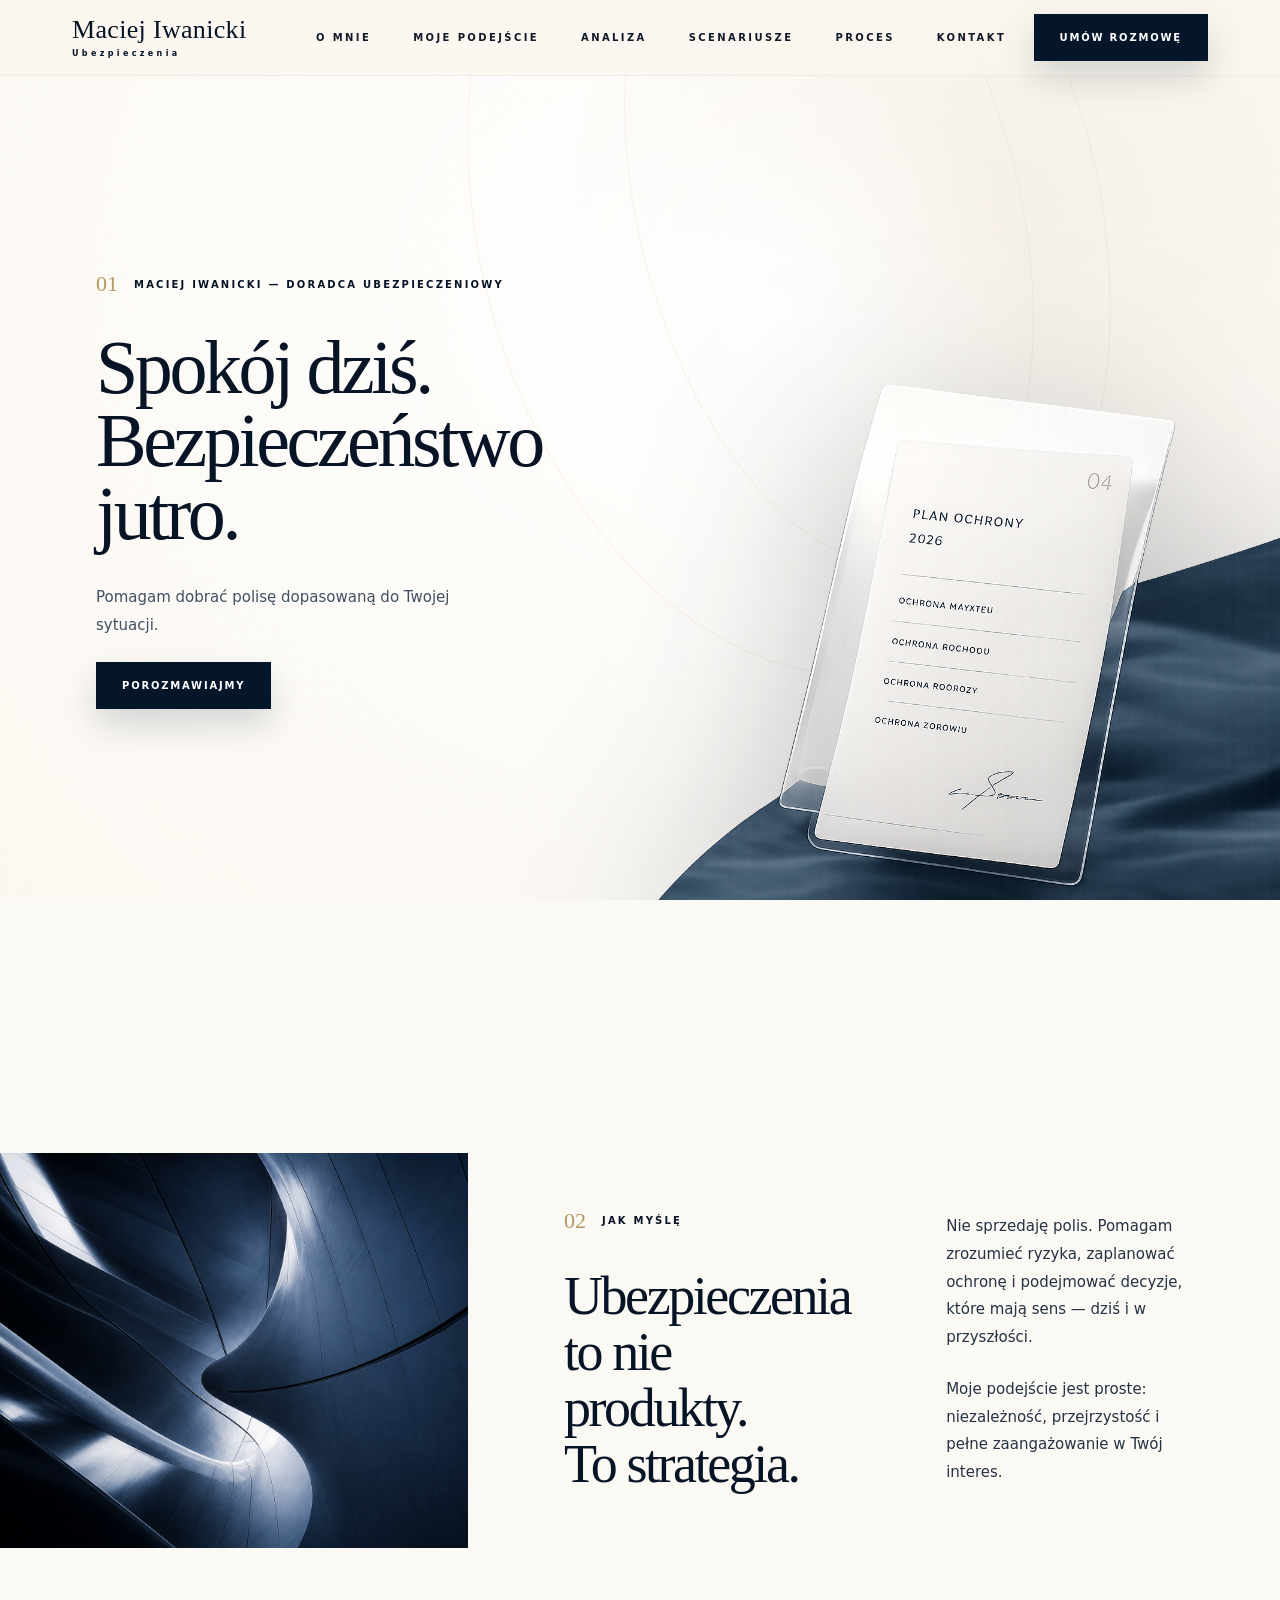
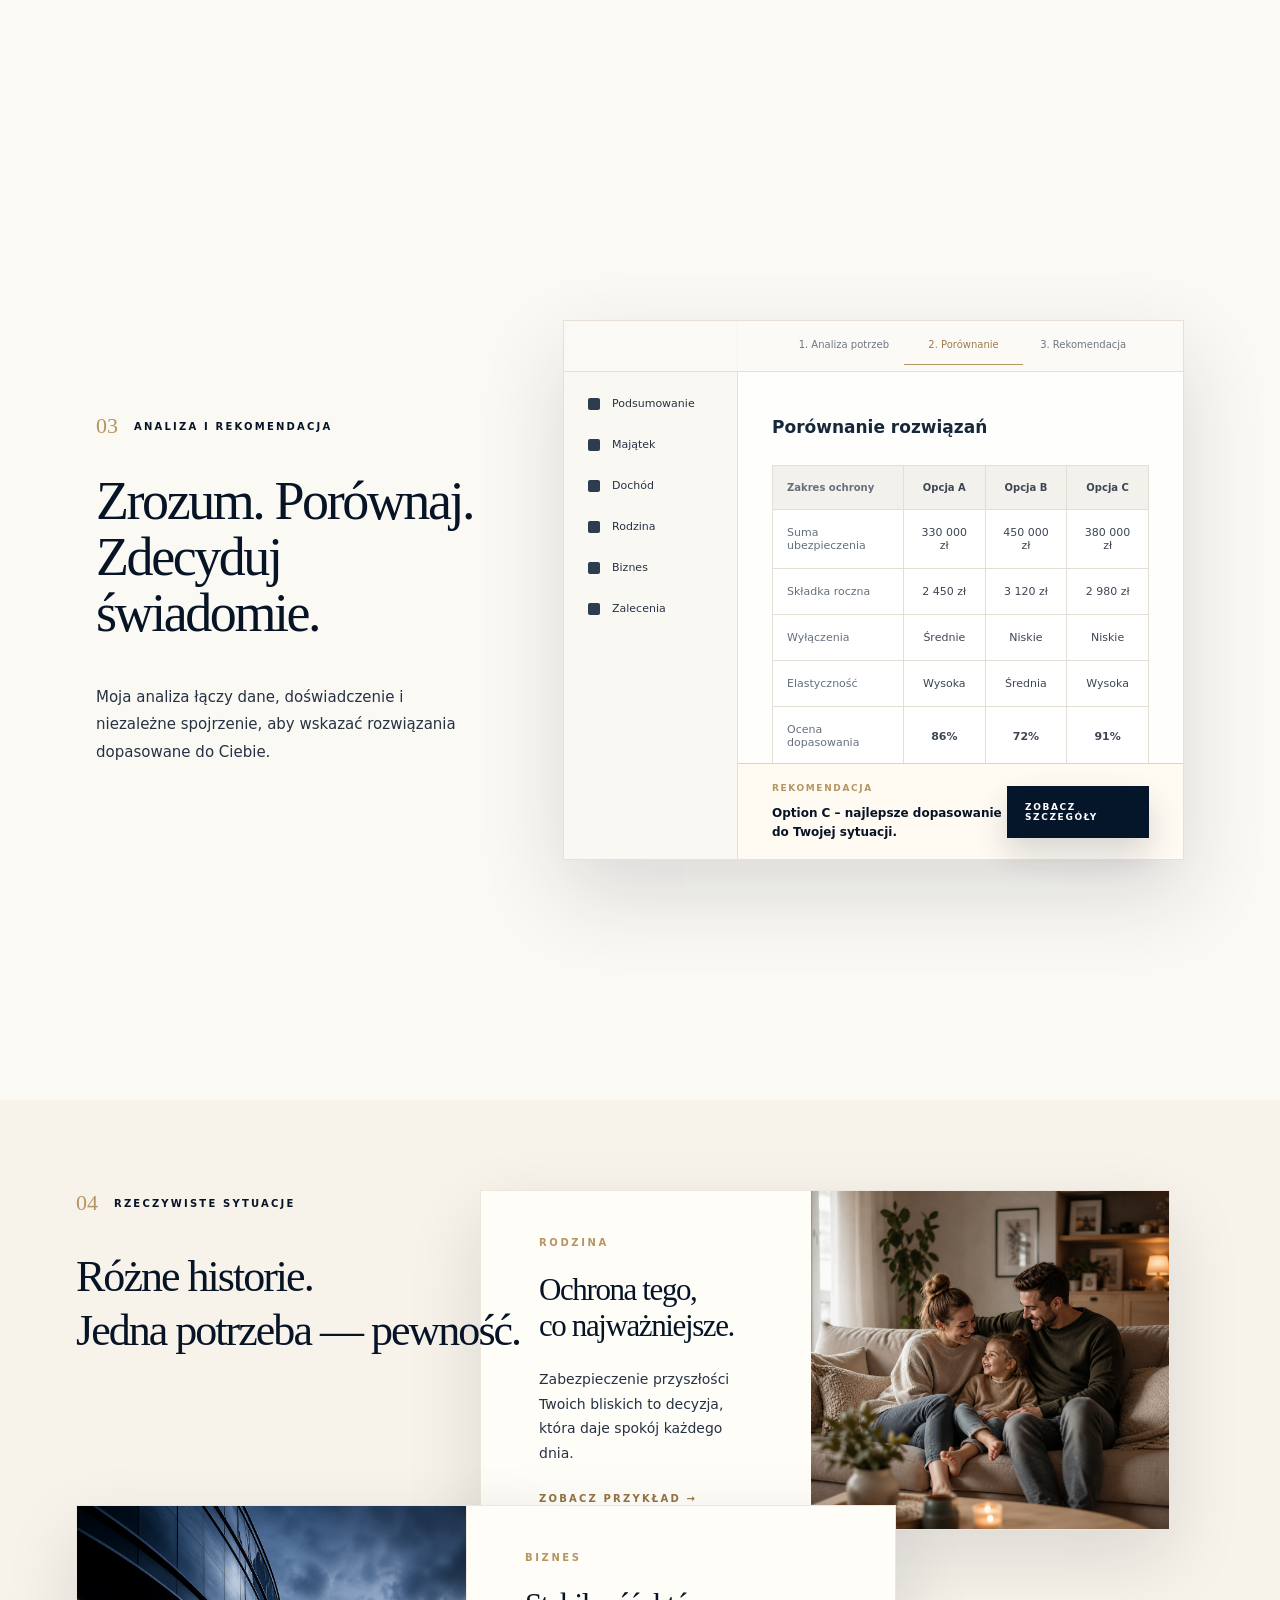
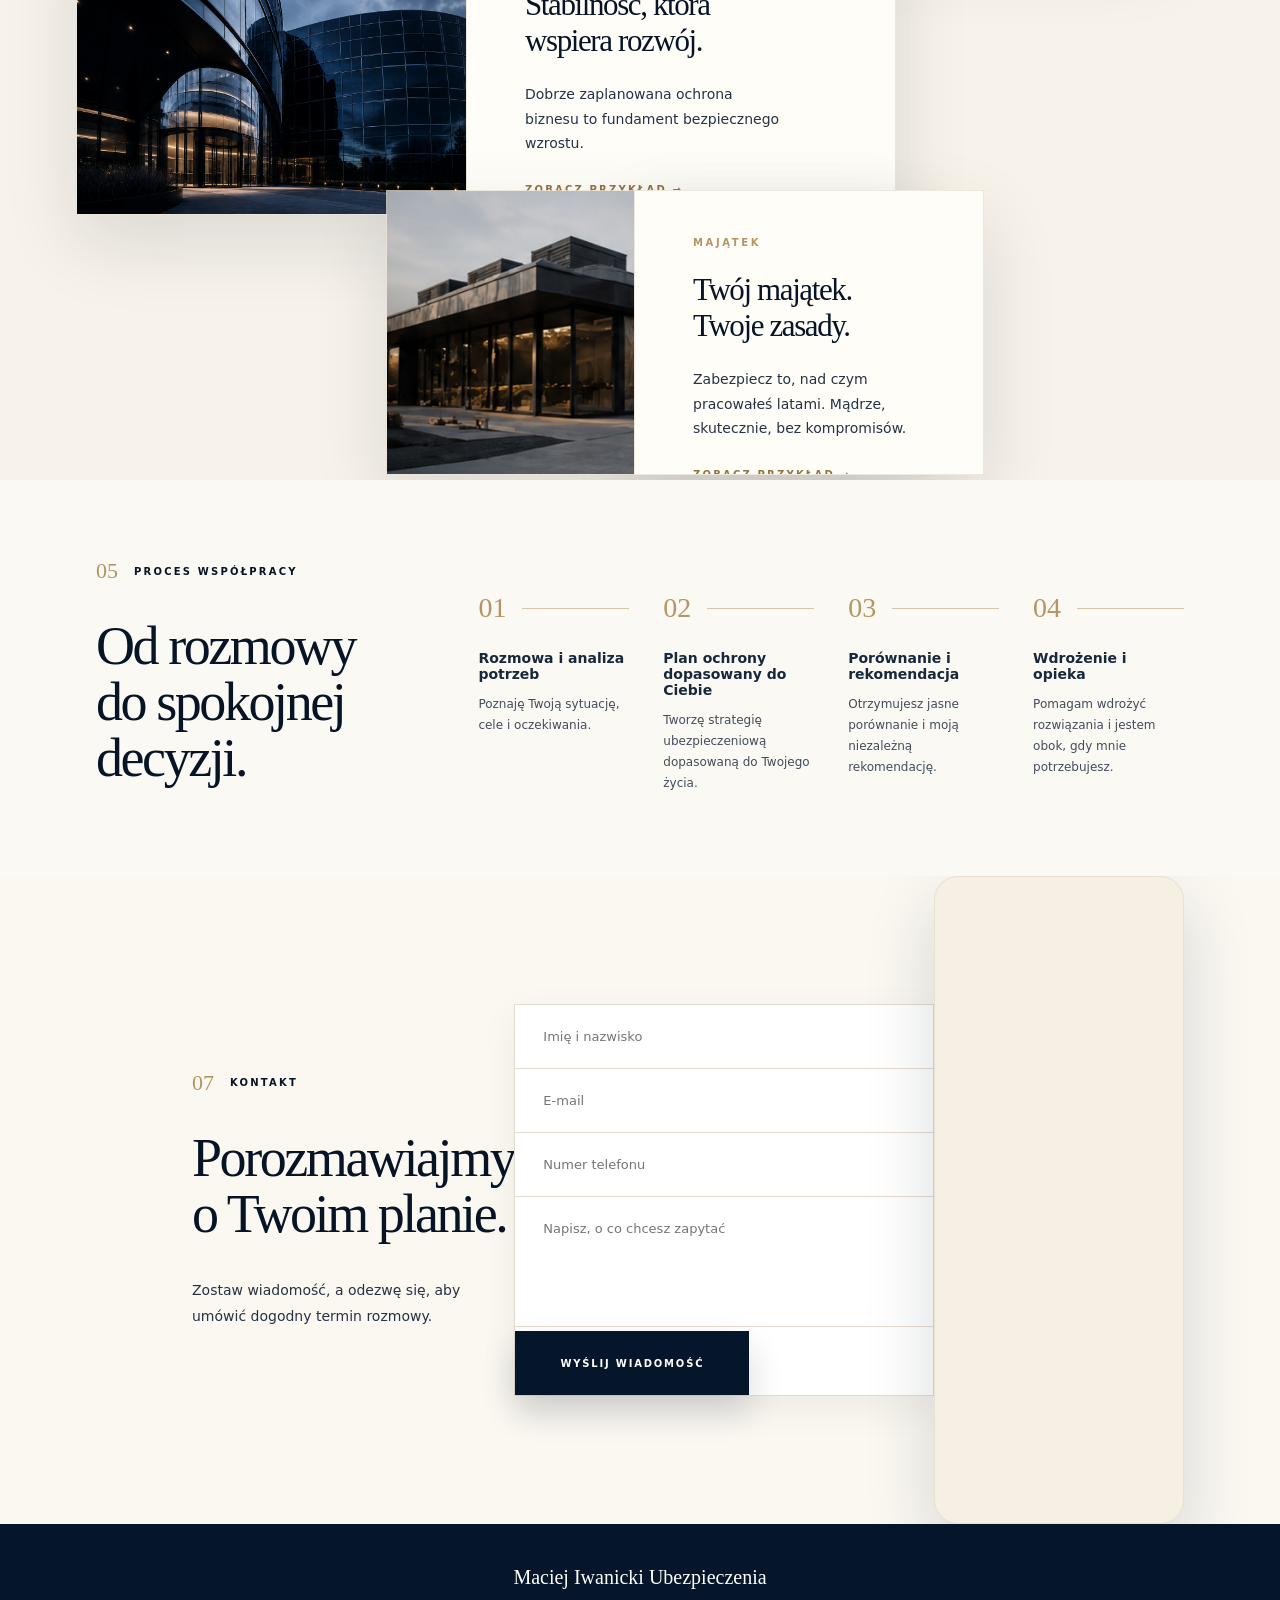
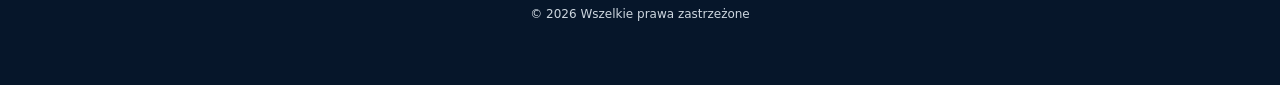
==== commit 01a91330: "Update index.html" ====
--- a/index.html
+++ b/index.html
@@ -611,60 +611,7 @@
 .mobile-nav.active{
   transform: translateY(0);
 }
-/*HASLO ----------------------------------------------------------------------------------------------------*/
-
-#passwordScreen{
-  position:fixed;
-  inset:0;
-  z-index:9999;
-  background:#fbf7ef;
-  display:flex;
-  align-items:center;
-  justify-content:center;
-  padding:24px;
-}
-
-.passwordBox{
-  width:100%;
-  max-width:360px;
-  background:#fffdf8;
-  border:1px solid #e8e0d3;
-  box-shadow:0 30px 80px rgba(24,31,42,.14);
-  padding:38px 30px;
-  text-align:center;
-}
-
-.passwordBox h2{
-  font-size:34px;
-  margin-bottom:22px;
-}
-
-.passwordBox input{
-  width:100%;
-  padding:18px;
-  border:1px solid #ddd2c2;
-  margin-bottom:16px;
-  outline:none;
-}
-
-.passwordBox button{
-  width:100%;
-  border:0;
-  background:#06162a;
-  color:white;
-  padding:17px;
-  font-size:10px;
-  font-weight:800;
-  letter-spacing:.18em;
-  text-transform:uppercase;
-  cursor:pointer;
-}
-
-#passwordError{
-  margin-top:14px;
-  color:#9b1c1c;
-  font-size:13px;
-}
+
 .map iframe{
   width:100%;
   height:100%;
@@ -716,14 +663,6 @@
   </style>
 </head>
 <body>
-  <div id="passwordScreen">
-  <div class="passwordBox">
-    <h2>Wpisz hasło</h2>
-    <input id="passwordInput" type="password" placeholder="Hasło">
-    <button onclick="checkPassword()">Wejdź</button>
-    <p id="passwordError"></p>
-  </div>
-</div>
   <main class="page">
     <header class="header">
       <a class="logo" href="#"><strong>Maciej Iwanicki</strong><span>Ubezpieczenia</span></a>
@@ -895,24 +834,6 @@
     mobileNav.classList.remove('active');
   });
 });
-function checkPassword(){
-  const input = document.getElementById('passwordInput');
-  const error = document.getElementById('passwordError');
-
-  if(input.value === 'TATA2026'){
-    document.getElementById('passwordScreen').style.display = 'none';
-  } else {
-    error.textContent = 'Błędne hasło. Spróbuj ponownie.';
-    input.value = '';
-    input.focus();
-  }
-}
-
-document.getElementById('passwordInput').addEventListener('keydown', function(e){
-  if(e.key === 'Enter'){
-    checkPassword();
-  }
-});
   </script>
 </body>
 </html>
